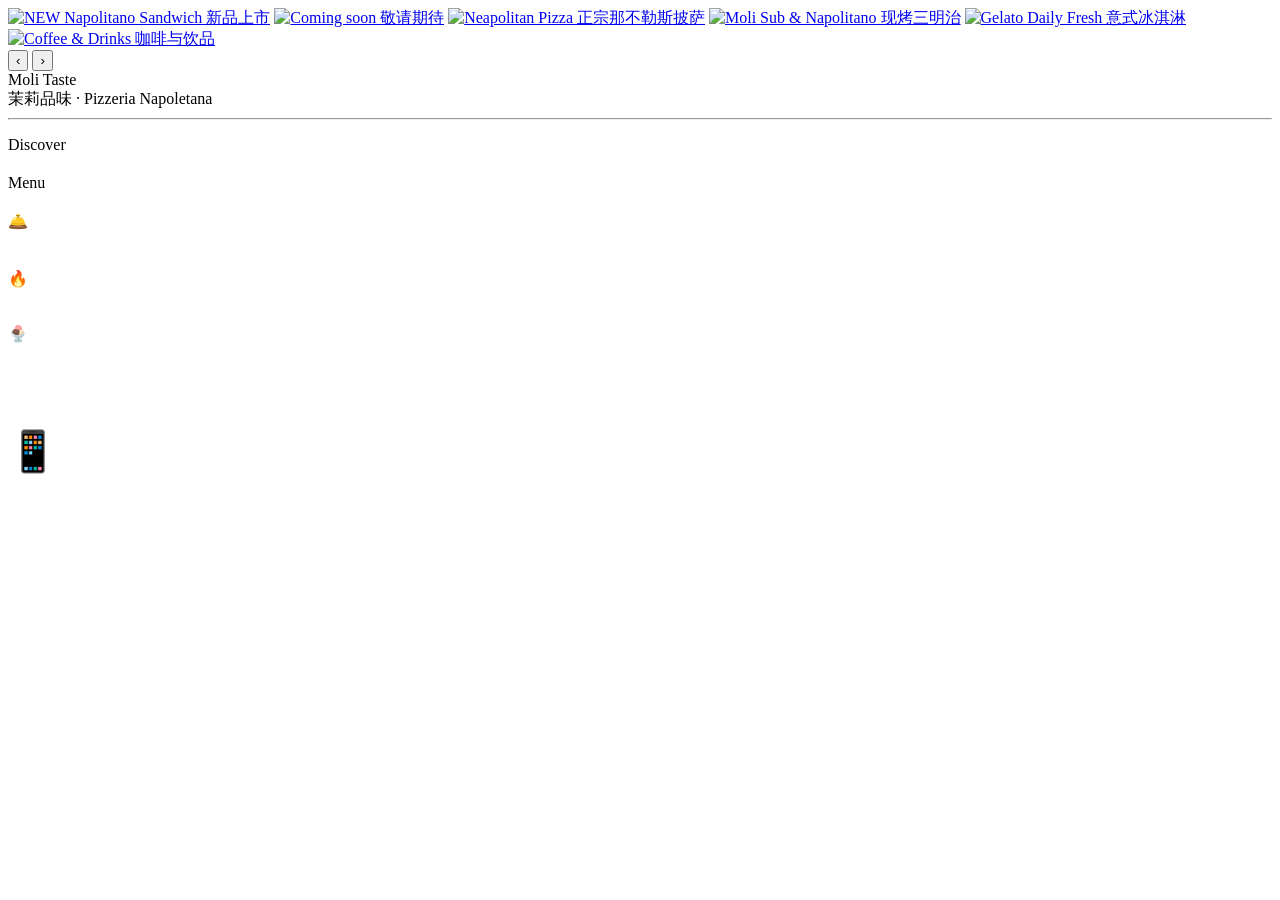
==== up/index.html @ 14b497f7 "temp: banner transfer" ====
<!DOCTYPE html>
<html lang="zh-CN">
<head>
<meta charset="utf-8">
<meta name="viewport" content="width=device-width, initial-scale=1">
<title>Moli Taste 茉莉品味 · Neapolitan Pizza, Sandwiches, Gelato & Coffee</title>
<meta name="description" content="Moli Taste 茉莉品味 — Neapolitan pizza, Moli Sub sandwiches, burgers, salads, daily fresh gelato and coffee. Dine-in, pickup and delivery. Closed on Sundays.">
<link rel="stylesheet" href="style.css">
</head>
<body>
<div id="site-header"></div>

<!-- banners -->
<div class="hero">
  <div class="slides" id="slides">
    <a href="menu.html#sandwich"><img src="img/banners/b0new.jpg" alt="NEW Napolitano Sandwich 新品上市"></a>
    <a href="#order"><img src="img/banners/b0soon.jpg" alt="Coming soon 敬请期待"></a>
    <a href="menu.html#pizza"><img src="img/banners/b1.jpg" alt="Neapolitan Pizza 正宗那不勒斯披萨"></a>
    <a href="menu.html#sandwich"><img src="img/banners/b2.jpg" alt="Moli Sub & Napolitano 现烤三明治"></a>
    <a href="menu.html#gelato"><img src="img/banners/b3.jpg" alt="Gelato Daily Fresh 意式冰淇淋"></a>
    <a href="menu.html#coffee"><img src="img/banners/b4.jpg" alt="Coffee & Drinks 咖啡与饮品"></a>
  </div>
  <button class="arrow l" id="prev" aria-label="Previous">‹</button>
  <button class="arrow r" id="next" aria-label="Next">›</button>
  <div class="dots" id="dots"></div>
</div>

<!-- intro -->
<div class="intro">
  <div class="in">
    <div class="big">Moli Taste</div>
    <div class="tag">茉莉品味 · Pizzeria Napoletana</div>
    <hr>
    <p data-zh="我们专注<b>正宗那不勒斯风味披萨</b>，同时提供现烤三明治、汉堡、新鲜沙拉、<b>每日新鲜的意式冰淇淋</b>与咖啡。欢迎<b>堂食</b>，也可<b>自取</b>或<b>配送</b>。"
       data-en="We specialise in <b>authentic Neapolitan-style pizza</b>, plus fresh-baked sandwiches, burgers, salads, <b>gelato made fresh every day</b> and coffee. Join us for <b>dine-in</b>, or order for <b>pickup</b> and <b>delivery</b>."></p>
    <div class="cta">
      <a class="btn red" href="#order" data-zh="微信点餐 · 堂食 | 自取 | 配送" data-en="ORDER ON WECHAT · DINE-IN | PICKUP | DELIVERY"></a>
      <a class="btn line" href="menu.html" data-zh="查看菜单" data-en="View Menu"></a>
    </div>
  </div>
</div>

<!-- discover -->
<section class="s" id="about">
  <div class="wrap">
    <div class="title"><div class="scr">Discover</div><h2 data-zh="新鲜风味" data-en="New Flavors"></h2><div class="div"></div></div>
    <div class="cols">
      <p data-zh="披萨诞生于那不勒斯。我们坚持那不勒斯的做法：柔软有嚼劲的饼底、高温烤出的焦斑边缘、简单而优质的配料。从经典玛格丽特到扎塔、烟熏三文鱼和鲜烤大虾，每一款都现点现烤。"
         data-en="Pizza was born in Naples, and we make ours the Neapolitan way: a soft, chewy base, a blistered, leopard-spotted crust and a few great ingredients. From the classic Margherita to Zatar, smoked salmon and shrimp, every pizza is baked to order."></p>
      <p style="margin-top:14px" data-zh="除了披萨，还有用同样面团烤制的那不勒斯三明治、茉莉潜艇三明治、汉堡和沙拉。饭后来一杯咖啡，或一球每日新鲜的开心果、芒果、巧克力意式冰淇淋。"
         data-en="Beyond pizza, try our Napolitano sandwiches baked from the same dough, Moli Subs, burgers and salads. Finish with a coffee or a scoop of gelato — pistachio, mango or chocolate — made fresh every day."></p>
    </div>
    <div class="center"><a class="btn tan" href="menu.html" data-zh="浏览完整菜单" data-en="Explore the Menu"></a></div>
  </div>
</section>

<!-- special dishes -->
<section class="s pattern">
  <div class="wrap">
    <div class="title"><div class="scr">Menu</div><h2 data-zh="招牌推荐" data-en="Special Dishes"></h2><div class="div"></div></div>
    <div class="dishes" id="specials"></div>
    <div class="center"><a class="btn tan" href="menu.html" data-zh="查看完整菜单" data-en="View Full Menu"></a></div>
  </div>
</section>

<!-- order band -->
<section class="s" id="order" style="padding-bottom:30px">
  <div class="wrap">
    <div class="band">
      <div class="ic">🛎️</div>
      <h2 data-zh="打开微信 · 搜索「茉莉品味」" data-en="Order on WeChat · “茉莉品味”"></h2>
      <p data-zh="在小程序中点餐，选择堂食、自取或配送" data-en="Open the mini program and choose dine-in, pickup or delivery"></p>
      <div class="modes"><span data-zh="堂食" data-en="DINE-IN"></span><span data-zh="自取" data-en="PICKUP"></span><span data-zh="配送" data-en="DELIVERY"></span></div>
    </div>

    <div class="feature">
      <div class="ph"><img src="img/menu/pizza-zatar.jpg" alt=""></div>
      <div class="box"><div class="inner"><div class="icn">🔥</div>
        <h3 data-zh="那不勒斯风格" data-en="Napoletana Style"></h3><div class="title" style="margin:0"><div class="div"></div></div>
        <p data-zh="高温烤制，饼边蓬松带焦斑，饼底柔软。11 种口味，从 ¥58 起。" data-en="Baked hot and fast for a puffy, blistered crust and a soft centre. 11 flavours, from ¥58."></p></div></div>
    </div>
    <div class="feature rev">
      <div class="ph"><img src="img/menu/gelato-pistachio.jpg" alt=""></div>
      <div class="box"><div class="inner"><div class="icn">🍨</div>
        <h3 data-zh="每日新鲜" data-en="Only Fresh, Every Day"></h3><div class="title" style="margin:0"><div class="div"></div></div>
        <p data-zh="意式冰淇淋每天新鲜制作：开心果、芒果、巧克力，从 ¥16 起。" data-en="Our gelato is made fresh daily — pistachio, mango and chocolate, from ¥16."></p></div></div>
    </div>
  </div>
</section>

<!-- more dishes -->
<section class="s pattern">
  <div class="wrap">
    <div class="title"><div class="scr" data-zh="更多美味" data-en="From our menu"></div><h2 data-zh="更多菜品" data-en="More Dishes"></h2><div class="div"></div></div>
    <div class="dishes" id="more"></div>
    <div class="center"><a class="btn tan" href="menu.html" data-zh="查看完整菜单" data-en="View Full Menu"></a></div>
  </div>
</section>

<!-- visit -->
<section class="s" id="visit">
  <div class="wrap">
    <div class="title"><div class="scr" data-zh="欢迎光临" data-en="Visit us"></div><h2 data-zh="营业时间" data-en="Opening Hours"></h2><div class="div"></div></div>
    <div class="find">
      <div class="hours"><div class="inner"><h3 data-zh="每周营业" data-en="Weekly hours"></h3><table id="hours"></table>
        <p style="margin-top:16px;color:var(--text)" id="addr"></p></div></div>
      <div class="qr">
        <!-- Replace this block with your mini-program QR code: <img src="img/qr.jpg" alt="QR" style="max-width:220px"> -->
        <div><div style="font-size:40px">📱</div><b data-zh="微信扫码点餐" data-en="Scan to order on WeChat"></b><br>
        <span data-zh="（在此放置小程序二维码 img/qr.jpg）" data-en="(place your mini-program QR code here: img/qr.jpg)"></span></div>
      </div>
    </div>
  </div>
</section>

<div id="site-footer"></div>
<script src="menu-data.js"></script>
<script src="app.js"></script>
<script>
MoliInit("home");
var L = MoliLang();
function find(img) { for (var i = 0; i < MENU.length; i++) for (var j = 0; j < MENU[i].items.length; j++) if (MENU[i].items[j].img === img) return [MENU[i].items[j], MENU[i]]; }
function render(id, list) {
  document.getElementById(id).innerHTML = list.map(function (img) { var f = find(img); return MoliDish(f[0], L === "en" ? f[1].en : f[1].zh); }).join("");
}
render("specials", ["pizza-zatar-cheese", "napo-grilled-beef", "gelato-pistachio"]);
render("more", ["pizza-four-cheese", "pizza-smoked-salmon", "burger-beef", "sub-grilled-chicken", "special-bechamel", "salad-salmon"]);
document.getElementById("hours").innerHTML = SITE.hours.map(function (d) {
  return '<tr class="' + (d[2] === null ? "off" : "") + '"><td>' + (L === "en" ? d[1] : d[0]) + "</td><td>" +
    (d[2] === null ? T("休息", "Closed") : (d[2] || T("营业", "Open"))) + "</td></tr>";
}).join("");
document.getElementById("addr").innerHTML = (SITE.address_zh ? "📍 " + T(SITE.address_zh, SITE.address_en || SITE.address_zh) : "") + (SITE.phone ? "<br>☎ " + SITE.phone : "");
(function () {
  var s = document.getElementById("slides"), n = s.children.length, i = 0, d = document.getElementById("dots"), timer;
  for (var k = 0; k < n; k++) { var b = document.createElement("button"); b.setAttribute("aria-label", "Slide " + (k + 1)); (function (k) { b.onclick = function () { go(k); }; })(k); d.appendChild(b); }
  function go(k) { i = (k + n) % n; s.style.transform = "translateX(" + (-100 * i) + "%)";
    for (var j = 0; j < n; j++) d.children[j].className = j === i ? "on" : "";
    clearInterval(timer); timer = setInterval(function () { go(i + 1); }, 5000); }
  document.getElementById("prev").onclick = function () { go(i - 1); };
  document.getElementById("next").onclick = function () { go(i + 1); };
  var x0 = null; s.addEventListener("touchstart", function (e) { x0 = e.touches[0].clientX; }, { passive: true });
  s.addEventListener("touchend", function (e) { if (x0 === null) return; var dx = e.changedTouches[0].clientX - x0; if (Math.abs(dx) > 40) go(i + (dx < 0 ? 1 : -1)); x0 = null; });
  go(0);
})();
</script>
</body>
</html>
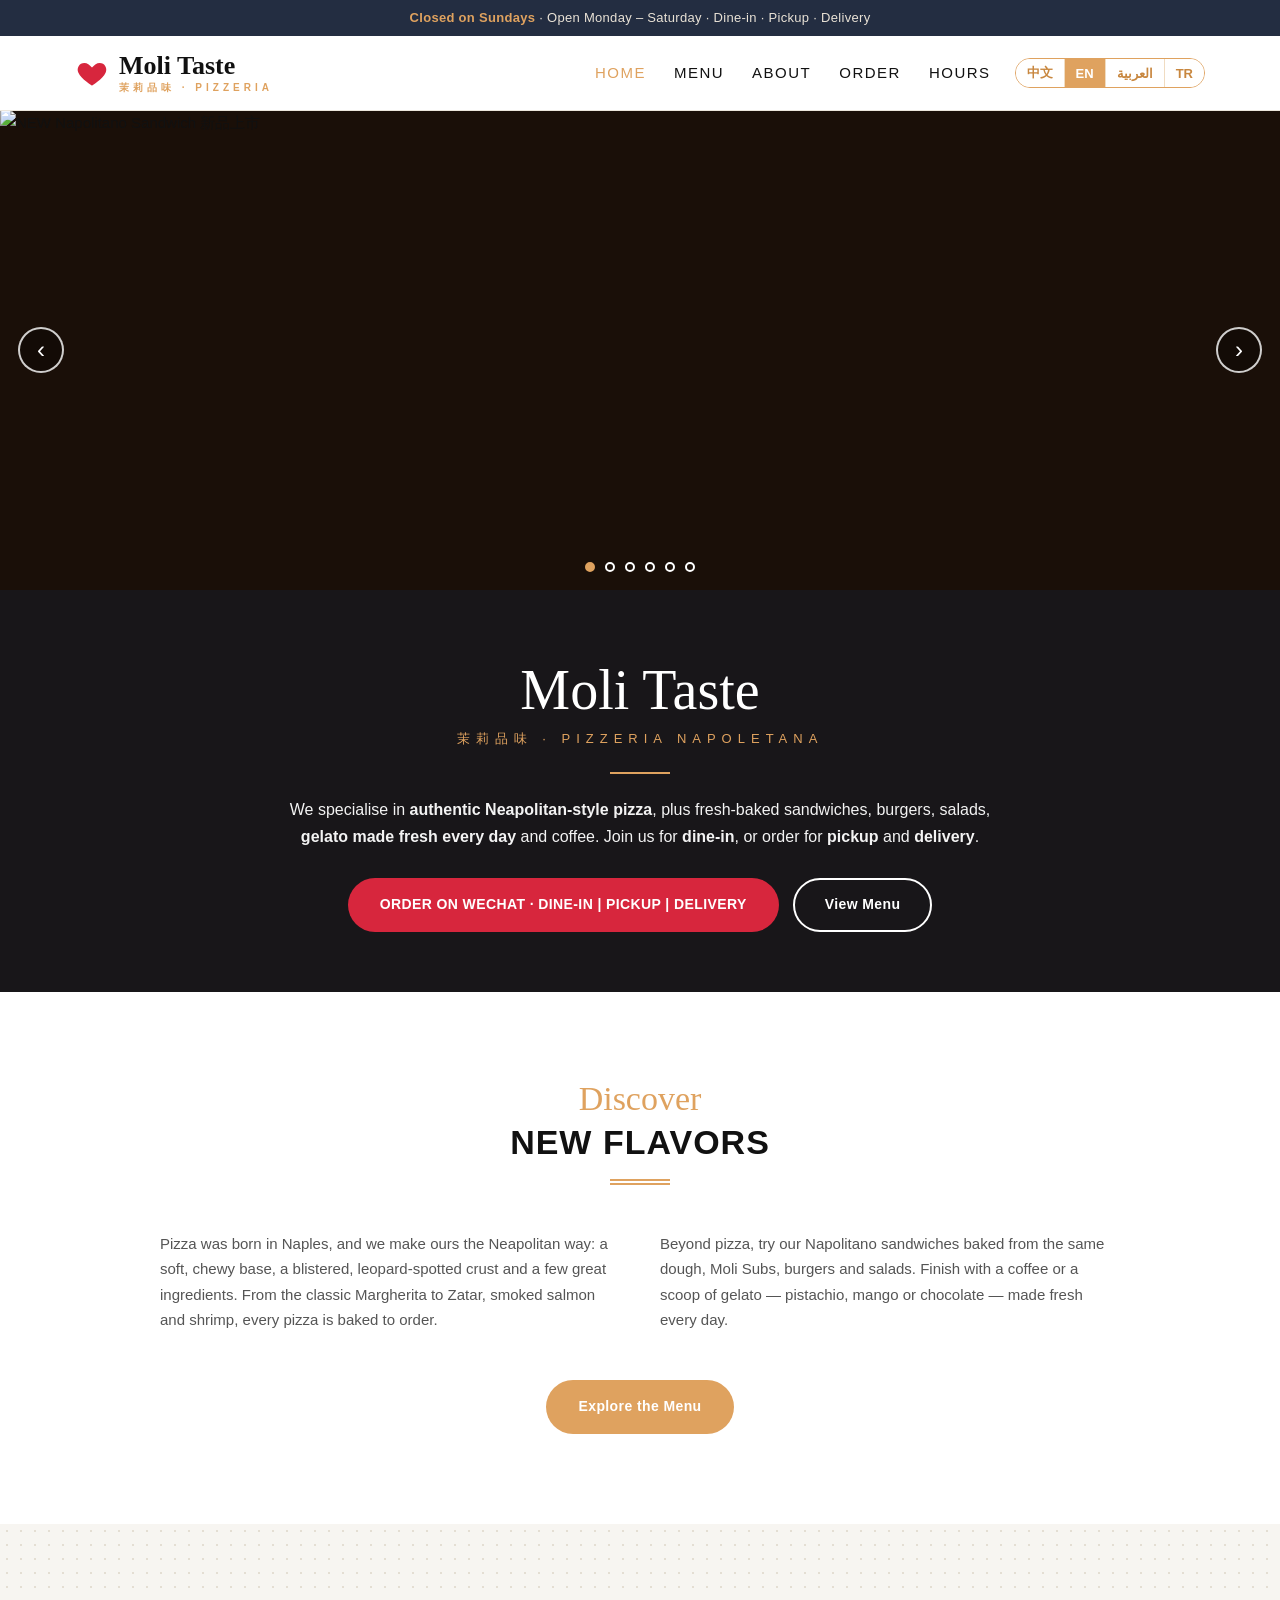
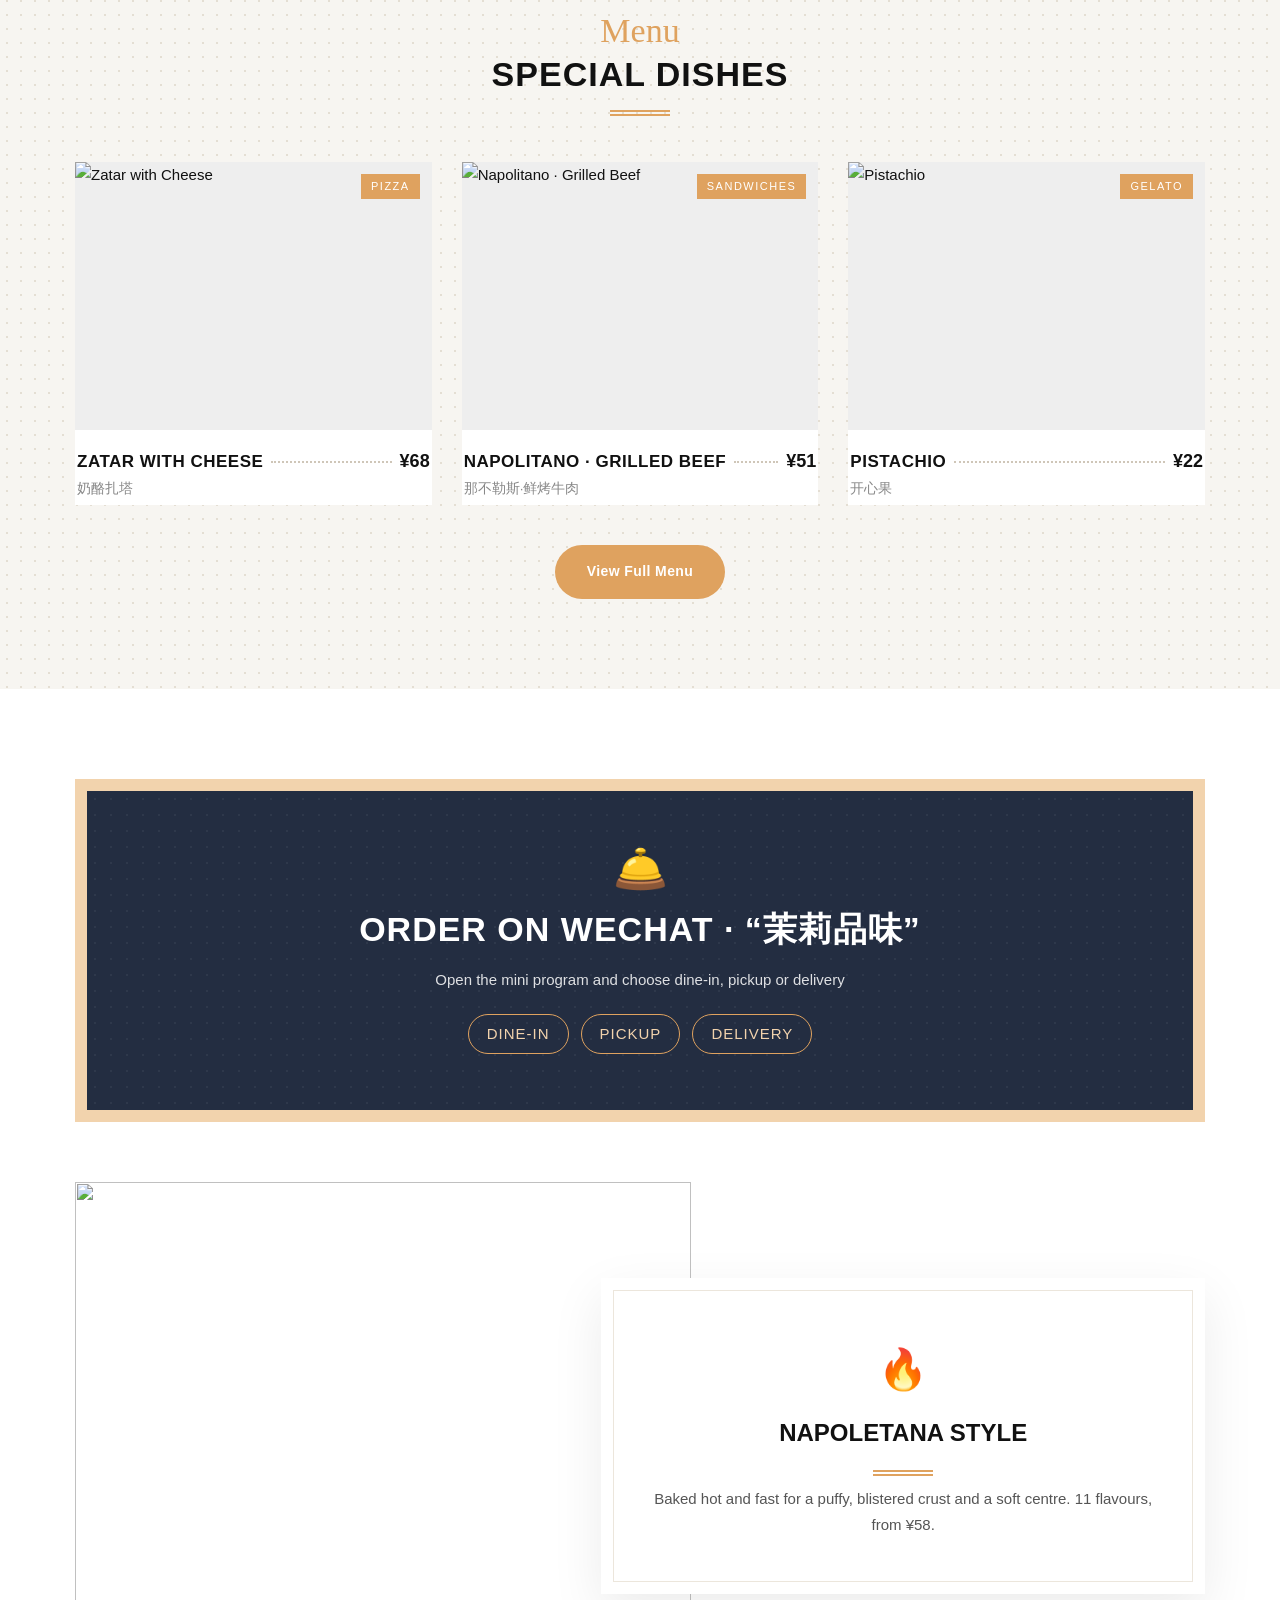
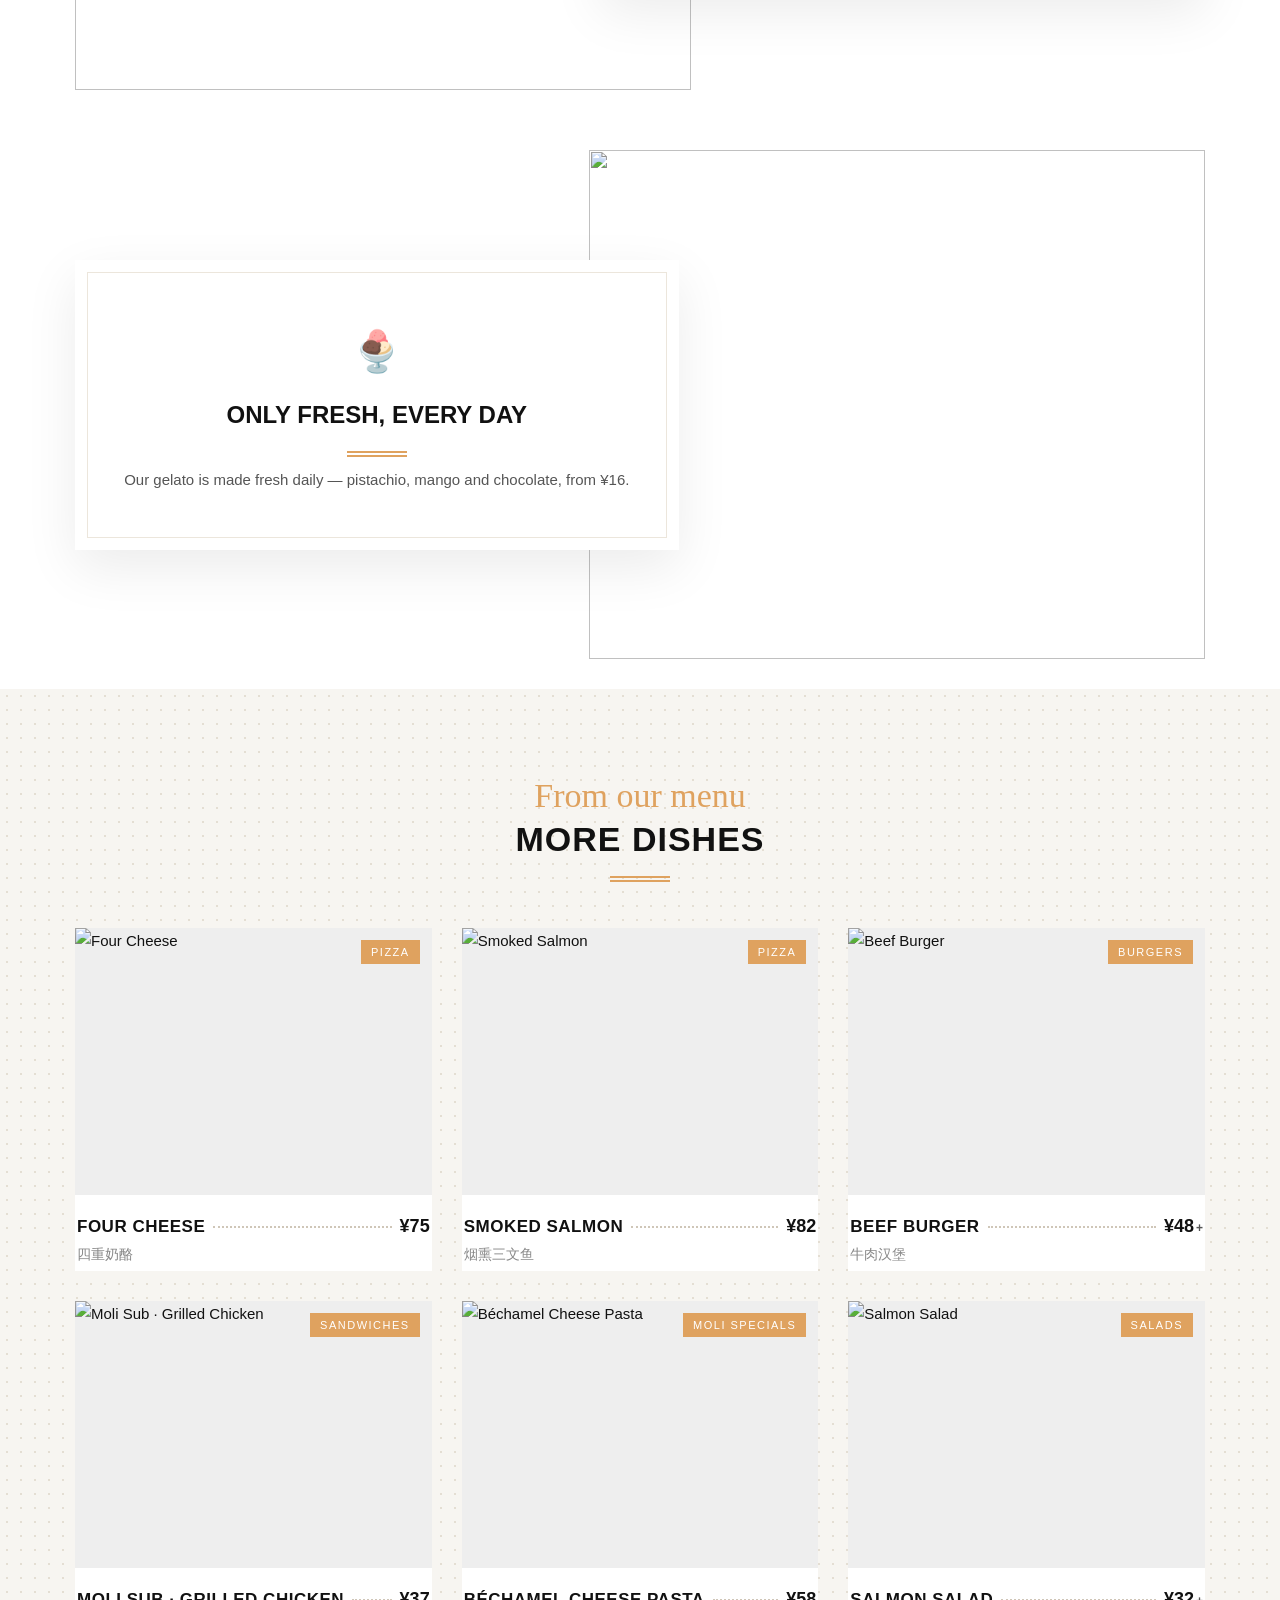
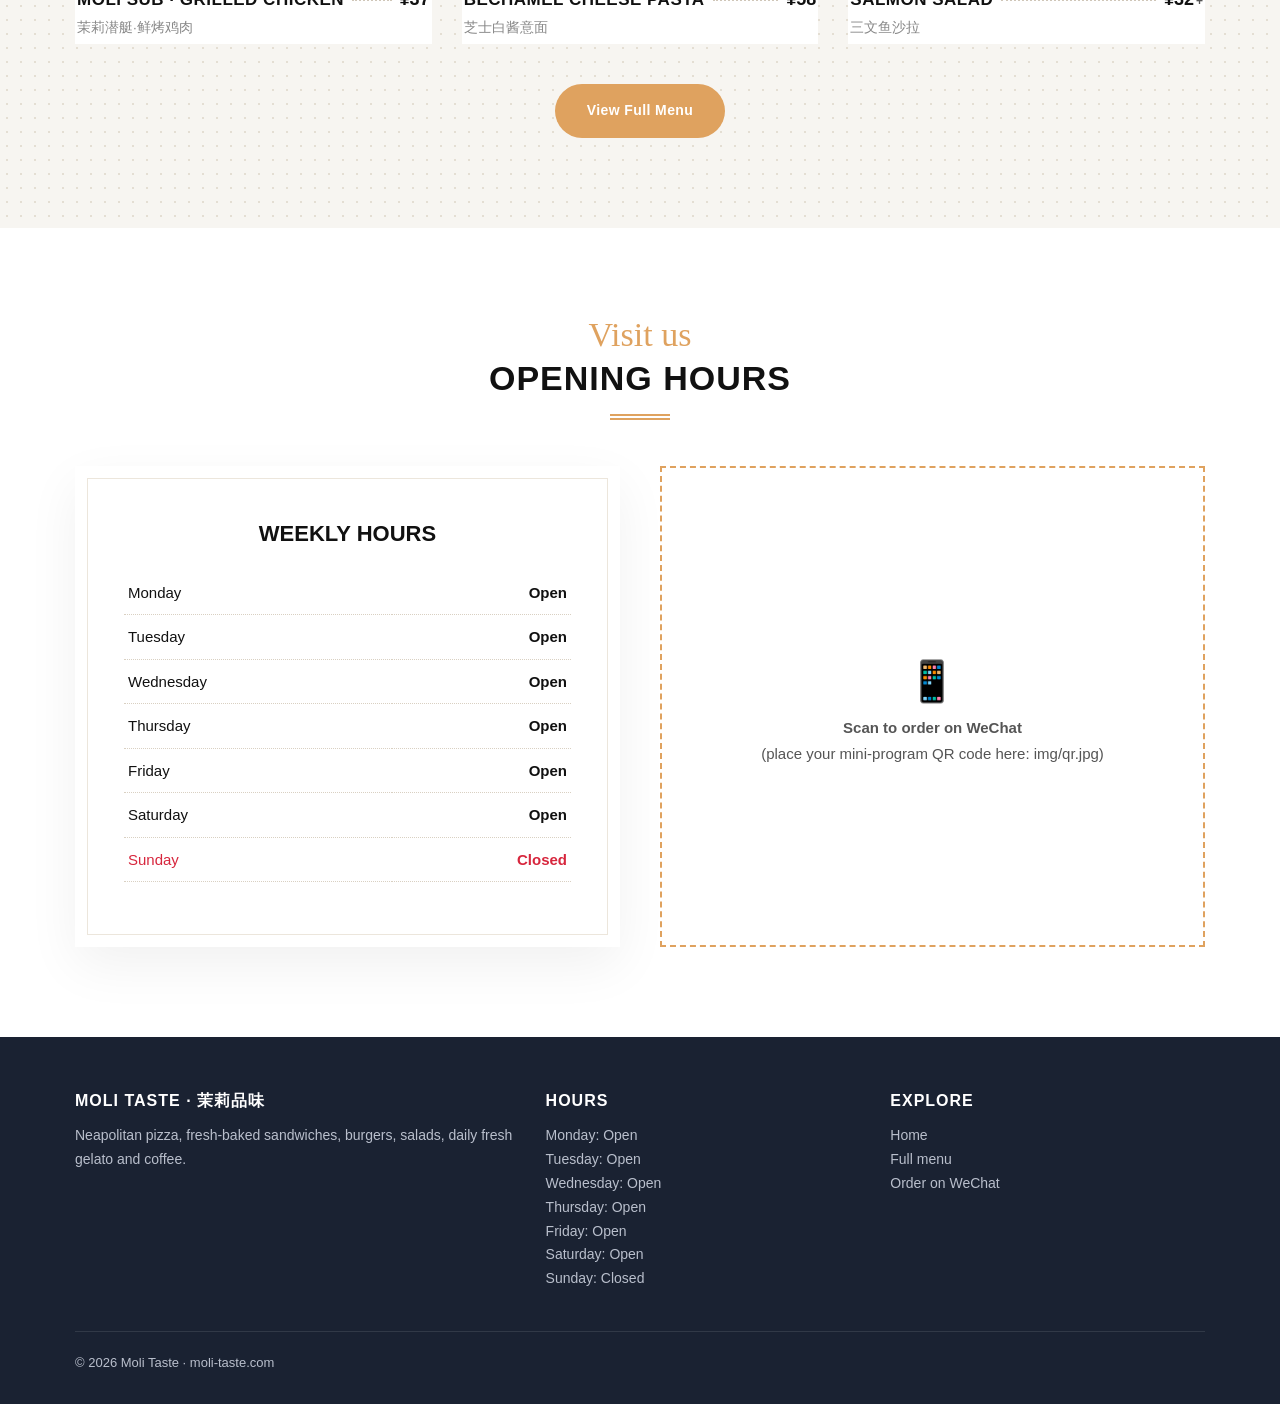
==== commit 61015028: "temp: i18n transfer" ====
--- a/up/index.html
+++ b/up/index.html
@@ -114,6 +114,7 @@
 </section>
 
 <div id="site-footer"></div>
+<script src="i18n.js"></script>
 <script src="menu-data.js"></script>
 <script src="app.js"></script>
 <script>
@@ -121,12 +122,12 @@
 var L = MoliLang();
 function find(img) { for (var i = 0; i < MENU.length; i++) for (var j = 0; j < MENU[i].items.length; j++) if (MENU[i].items[j].img === img) return [MENU[i].items[j], MENU[i]]; }
 function render(id, list) {
-  document.getElementById(id).innerHTML = list.map(function (img) { var f = find(img); return MoliDish(f[0], L === "en" ? f[1].en : f[1].zh); }).join("");
+  document.getElementById(id).innerHTML = list.map(function (img) { var f = find(img); return MoliDish(f[0], MoliName(f[1])); }).join("");
 }
 render("specials", ["pizza-zatar-cheese", "napo-grilled-beef", "gelato-pistachio"]);
 render("more", ["pizza-four-cheese", "pizza-smoked-salmon", "burger-beef", "sub-grilled-chicken", "special-bechamel", "salad-salmon"]);
 document.getElementById("hours").innerHTML = SITE.hours.map(function (d) {
-  return '<tr class="' + (d[2] === null ? "off" : "") + '"><td>' + (L === "en" ? d[1] : d[0]) + "</td><td>" +
+  return '<tr class="' + (d[2] === null ? "off" : "") + '"><td>' + T(d[0], d[1]) + "</td><td>" +
     (d[2] === null ? T("休息", "Closed") : (d[2] || T("营业", "Open"))) + "</td></tr>";
 }).join("");
 document.getElementById("addr").innerHTML = (SITE.address_zh ? "📍 " + T(SITE.address_zh, SITE.address_en || SITE.address_zh) : "") + (SITE.phone ? "<br>☎ " + SITE.phone : "");
--- a/up/style.css
+++ b/up/style.css
@@ -0,0 +1,164 @@
+/* Moli Taste — styled after a classic Neapolitan-restaurant layout:
+   white + soft pattern, tan accent, script eyebrows, condensed uppercase headings, navy bands. */
+:root{
+  --tan:#dfa25f; --tan-d:#c8873f; --red:#d7263d; --red-d:#b51c31; --navy:#232d41; --navy-d:#1a2232;
+  --ink:#111; --text:#555; --line:#ece6dc; --pattern:#f7f5f1;
+  --cond:"Oswald","DIN Condensed","Bahnschrift","Arial Narrow","Roboto Condensed","Segoe UI","Geeza Pro","Noto Sans Arabic",Tahoma,"PingFang SC","Microsoft YaHei",sans-serif;
+  --script:"Segoe Script","Snell Roundhand","Brush Script MT","Bradley Hand","Kaiti SC","STKaiti","KaiTi",cursive;
+  --sans:"Karla","Helvetica Neue",Arial,"Segoe UI","Geeza Pro","Noto Sans Arabic","Noto Naskh Arabic",Tahoma,"PingFang SC","Hiragino Sans GB","Microsoft YaHei","Noto Sans CJK SC",sans-serif;
+}
+*{box-sizing:border-box;margin:0;padding:0}
+html{scroll-behavior:smooth}
+body{font-family:var(--sans);color:var(--ink);background:#fff;line-height:1.7;font-size:15px;-webkit-font-smoothing:antialiased}
+img{display:block;max-width:100%}
+a{color:inherit;text-decoration:none}
+.wrap{max-width:1170px;margin:0 auto;padding:0 20px}
+
+/* ---------- header ---------- */
+header{position:sticky;top:0;z-index:50;background:#fff;box-shadow:0 1px 0 var(--line)}
+.nav{display:flex;align-items:center;gap:18px;height:74px}
+.logo{display:flex;align-items:center;gap:10px}
+.logo svg{width:34px;height:34px}
+.logo .lt{font-family:var(--script);font-size:26px;font-weight:700;color:var(--ink);line-height:1}
+.logo .lt small{display:block;font-family:var(--cond);font-size:10px;letter-spacing:4px;color:var(--tan);margin-top:4px;text-transform:uppercase}
+.links{display:flex;gap:4px;margin-inline-start:auto;align-items:center}
+.links a{font-family:var(--cond);text-transform:uppercase;letter-spacing:1.5px;font-size:15px;padding:8px 12px;color:var(--ink)}
+.links a:hover,.links a.on{color:var(--tan)}
+.langs{display:inline-flex;border:1.5px solid var(--tan);border-radius:999px;overflow:hidden;margin-inline-start:8px}
+.lang{font-family:var(--sans);border:none;background:#fff;color:var(--tan-d);padding:5px 11px;cursor:pointer;font-size:13px;font-weight:600}
+.lang+.lang{border-inline-start:1px solid #f0dcc2}
+.lang.on{background:var(--tan);color:#fff}
+.burger{display:none;margin-inline-start:auto;background:none;border:none;font-size:26px;cursor:pointer}
+.notice{background:var(--navy);color:#e9e2d6;font-size:13px;text-align:center;padding:7px 14px;letter-spacing:.3px}
+.notice b{color:var(--tan)}
+
+/* ---------- buttons ---------- */
+.btn{display:inline-flex;align-items:center;justify-content:center;gap:8px;padding:13px 30px;border-radius:999px;font-weight:600;font-size:14px;letter-spacing:.4px;border:2px solid transparent;cursor:pointer;transition:.25s}
+.btn.tan{background:var(--tan);color:#fff}.btn.tan:hover{background:var(--tan-d)}
+.btn.red{background:var(--red);color:#fff}.btn.red:hover{background:var(--red-d)}
+.btn.line{border-color:#fff;color:#fff}.btn.line:hover{background:#fff;color:var(--ink)}
+
+/* ---------- hero (banner slider with centred logo block) ---------- */
+.hero{position:relative;overflow:hidden;background:#1a0f08;margin:0 auto;direction:ltr}
+.slides{display:flex;transition:transform .8s ease}
+.slides>a{flex:0 0 100%;min-width:100%}
+.slides img{width:100%;aspect-ratio:1920/720;object-fit:cover}
+.dots{position:absolute;bottom:18px;left:0;right:0;display:flex;justify-content:center;gap:10px;z-index:3}
+.dots button{width:10px;height:10px;border-radius:50%;border:2px solid #fff;background:transparent;cursor:pointer;padding:0}
+.dots button.on{background:var(--tan);border-color:var(--tan)}
+.arrow{position:absolute;top:50%;transform:translateY(-50%);width:46px;height:46px;border-radius:50%;border:2px solid rgba(255,255,255,.8);background:rgba(0,0,0,.25);color:#fff;font-size:24px;cursor:pointer;z-index:3}
+.arrow.l{left:18px}.arrow.r{right:18px}
+
+.intro{position:relative;background:var(--navy) url("img/menu/pizza-zatar-cheese.jpg") center/cover;color:#fff;text-align:center}
+.intro::before{content:"";position:absolute;inset:0;background:rgba(20,14,10,.72)}
+.intro .in{position:relative;max-width:760px;margin:0 auto;padding:70px 20px 60px}
+.intro .big{font-family:var(--script);font-size:56px;line-height:1.1}
+.intro .tag{font-family:var(--cond);letter-spacing:6px;color:var(--tan);font-size:13px;text-transform:uppercase;margin-top:6px}
+.intro hr{width:60px;border:none;border-top:2px solid var(--tan);margin:22px auto}
+.intro p{font-size:16px;opacity:.95}
+.intro p b{color:#fff}
+.intro .cta{display:flex;gap:14px;justify-content:center;flex-wrap:wrap;margin-top:28px}
+.intro .meta{display:flex;justify-content:space-between;align-items:center;margin-top:40px;font-size:14px;flex-wrap:wrap;gap:10px}
+
+/* ---------- section titles ---------- */
+section.s{padding:90px 0}
+section.pattern{background-color:var(--pattern);background-image:radial-gradient(#e4ded3 1px,transparent 1px);background-size:14px 14px}
+.title{text-align:center;margin-bottom:46px}
+.title .scr{font-family:var(--script);color:var(--tan);font-size:34px;line-height:1}
+.title h2{font-family:var(--cond);text-transform:uppercase;font-size:34px;font-weight:700;letter-spacing:1px;line-height:1.2;margin-top:6px}
+.title .div{width:60px;height:6px;margin:16px auto 0;border-top:2px solid var(--tan);border-bottom:2px solid var(--tan)}
+.title p{color:var(--text);max-width:620px;margin:16px auto 0}
+.cols{columns:2;column-gap:40px;color:var(--text);max-width:960px;margin:0 auto}
+.center{text-align:center;margin-top:40px}
+
+/* ---------- dish cards ---------- */
+.dishes{display:grid;grid-template-columns:repeat(3,1fr);gap:30px}
+.dish{background:#fff}
+.dish .im{position:relative;overflow:hidden;aspect-ratio:4/3;background:#eee}
+.dish .im img{width:100%;height:100%;object-fit:cover;transition:transform .6s}
+.dish:hover .im img{transform:scale(1.07)}
+.dish .cat{position:absolute;top:12px;inset-inline-end:12px;background:var(--tan);color:#fff;font-family:var(--cond);font-size:11px;letter-spacing:1.5px;text-transform:uppercase;padding:3px 10px}
+.dish .bd{padding:16px 2px 4px}
+.dish .row{display:flex;align-items:baseline;gap:8px}
+.dish .nm{font-family:var(--cond);font-weight:700;text-transform:uppercase;font-size:17px;letter-spacing:.5px;line-height:1.3}
+.dish .dots{flex:1;border-bottom:2px dotted #cfc6b8;transform:translateY(-4px);position:static;display:block}
+.dish .pr{font-family:var(--cond);font-size:18px;font-weight:700;white-space:nowrap}
+.dish .pr small{font-size:12px;color:var(--text);margin-left:2px}
+.dish .sub{color:#888;font-size:13.5px;margin-top:2px}
+
+/* ---------- navy band (order) ---------- */
+.band{border:12px solid #f2d3ad;background:var(--navy) radial-gradient(rgba(255,255,255,.05) 1px,transparent 1px) 0 0/16px 16px;color:#fff;text-align:center;padding:56px 24px}
+.band .ic{font-size:44px;line-height:1}
+.band h2{font-family:var(--cond);text-transform:uppercase;font-size:34px;letter-spacing:1px;margin-top:10px}
+.band p{opacity:.85;margin-top:8px}
+.band .modes{display:flex;justify-content:center;gap:12px;margin-top:22px;flex-wrap:wrap}
+.band .modes span{border:1.5px solid var(--tan);color:#f2d3ad;border-radius:999px;padding:6px 18px;font-family:var(--cond);letter-spacing:1px}
+
+/* ---------- feature blocks ---------- */
+.feature{display:grid;grid-template-columns:1.2fr 1fr;align-items:center;margin-top:60px}
+.feature .ph{aspect-ratio:4/3.3;overflow:hidden}
+.feature .ph img{width:100%;height:100%;object-fit:cover;object-position:50% 80%}
+.feature .box{background:#fff;margin-inline-start:-90px;padding:12px;box-shadow:0 18px 50px rgba(0,0,0,.08);position:relative}
+.feature .box .inner{border:1px solid var(--line);padding:44px 34px;text-align:center}
+.feature .box .icn{font-size:40px}
+.feature .box h3{font-family:var(--cond);text-transform:uppercase;font-size:24px;margin-top:10px}
+.feature .box p{color:var(--text);margin-top:10px}
+.feature.rev{grid-template-columns:1fr 1.2fr}
+.feature.rev .ph{order:2}
+.feature.rev .box{margin-inline-start:0;margin-inline-end:-90px;z-index:2}
+
+/* ---------- hours / find us ---------- */
+.find{display:grid;grid-template-columns:1fr 1fr;gap:40px;align-items:stretch}
+.hours{background:#fff;padding:12px;box-shadow:0 18px 50px rgba(0,0,0,.06)}
+.hours .inner{border:1px solid var(--line);padding:36px;text-align:center;height:100%}
+.hours h3{font-family:var(--cond);text-transform:uppercase;font-size:22px}
+.hours table{width:100%;margin-top:18px;border-collapse:collapse}
+.hours td{padding:9px 4px;border-bottom:1px dotted #d9d0c2;text-align:start}
+.hours td:last-child{text-align:end;font-weight:600}
+.hours tr.off td{color:var(--red)}
+.qr{border:2px dashed var(--tan);display:grid;place-items:center;text-align:center;color:var(--text);padding:30px;min-height:240px}
+
+/* ---------- menu page ---------- */
+.mhero{position:relative;color:#fff;text-align:center}
+.mhero img{width:100%;aspect-ratio:1920/520;object-fit:cover}
+.tabs{position:sticky;top:74px;z-index:40;background:#fff;border-bottom:1px solid var(--line);padding:12px 0}
+.tabs .wrap{display:flex;flex-wrap:wrap;gap:6px;justify-content:center}
+.tabs a{font-family:var(--cond);text-transform:uppercase;letter-spacing:1px;font-size:14px;padding:6px 14px;border-radius:999px;border:1.5px solid var(--line)}
+.tabs a.on{background:var(--tan);border-color:var(--tan);color:#fff}
+.mcat{padding:70px 0 10px;scroll-margin-top:150px}
+
+footer{background:var(--navy-d);color:#b9bfcc;padding:50px 0 30px;font-size:14px}
+footer .wrap{display:grid;grid-template-columns:1.4fr 1fr 1fr;gap:30px}
+footer h4{font-family:var(--cond);text-transform:uppercase;color:#fff;letter-spacing:1px;font-size:16px;margin-bottom:10px}
+footer .copy{grid-column:1/-1;border-top:1px solid rgba(255,255,255,.1);padding-top:20px;margin-top:10px;font-size:13px}
+footer a:hover{color:var(--tan)}
+
+@media (max-width:900px){
+  .dishes{grid-template-columns:1fr 1fr;gap:20px}
+  .feature,.feature.rev{grid-template-columns:1fr}
+  .feature .box,.feature.rev .box{margin:-60px 20px 0}
+  .langs{margin:8px 0 0}
+  .feature.rev .ph{order:0}
+  .find{grid-template-columns:1fr}
+  footer .wrap{grid-template-columns:1fr}
+  .links{display:none;position:absolute;top:74px;left:0;right:0;background:#fff;flex-direction:column;padding:10px 0 16px;box-shadow:0 10px 20px rgba(0,0,0,.08)}
+  .links.open{display:flex}
+  .burger{display:block}
+  .cols{columns:1}
+}
+@media (max-width:560px){
+  .dishes{grid-template-columns:1fr 1fr;gap:14px}
+  .dish .nm{font-size:14px}.dish .pr{font-size:15px}.dish .sub{font-size:12px}
+  .dish .dots{display:none}
+  .dish .row{flex-direction:column;gap:0}
+  section.s{padding:60px 0}
+  .title h2{font-size:26px}.title .scr{font-size:28px}
+  .intro .big{font-size:42px}
+  .arrow{display:none}
+  .band h2{font-size:26px}
+}
+
+/* Arabic: no letter-spacing (it breaks joined letters), slightly larger text */
+[dir=rtl] body{font-size:16px}
+[dir=rtl] .title h2,[dir=rtl] .links a,[dir=rtl] .dish .nm,[dir=rtl] .band h2,[dir=rtl] .tabs a,[dir=rtl] .band .modes span,[dir=rtl] .dish .cat,[dir=rtl] .feature .box h3,[dir=rtl] .hours h3,[dir=rtl] footer h4,[dir=rtl] .btn{letter-spacing:0}
+[dir=rtl] .cols{text-align:right}
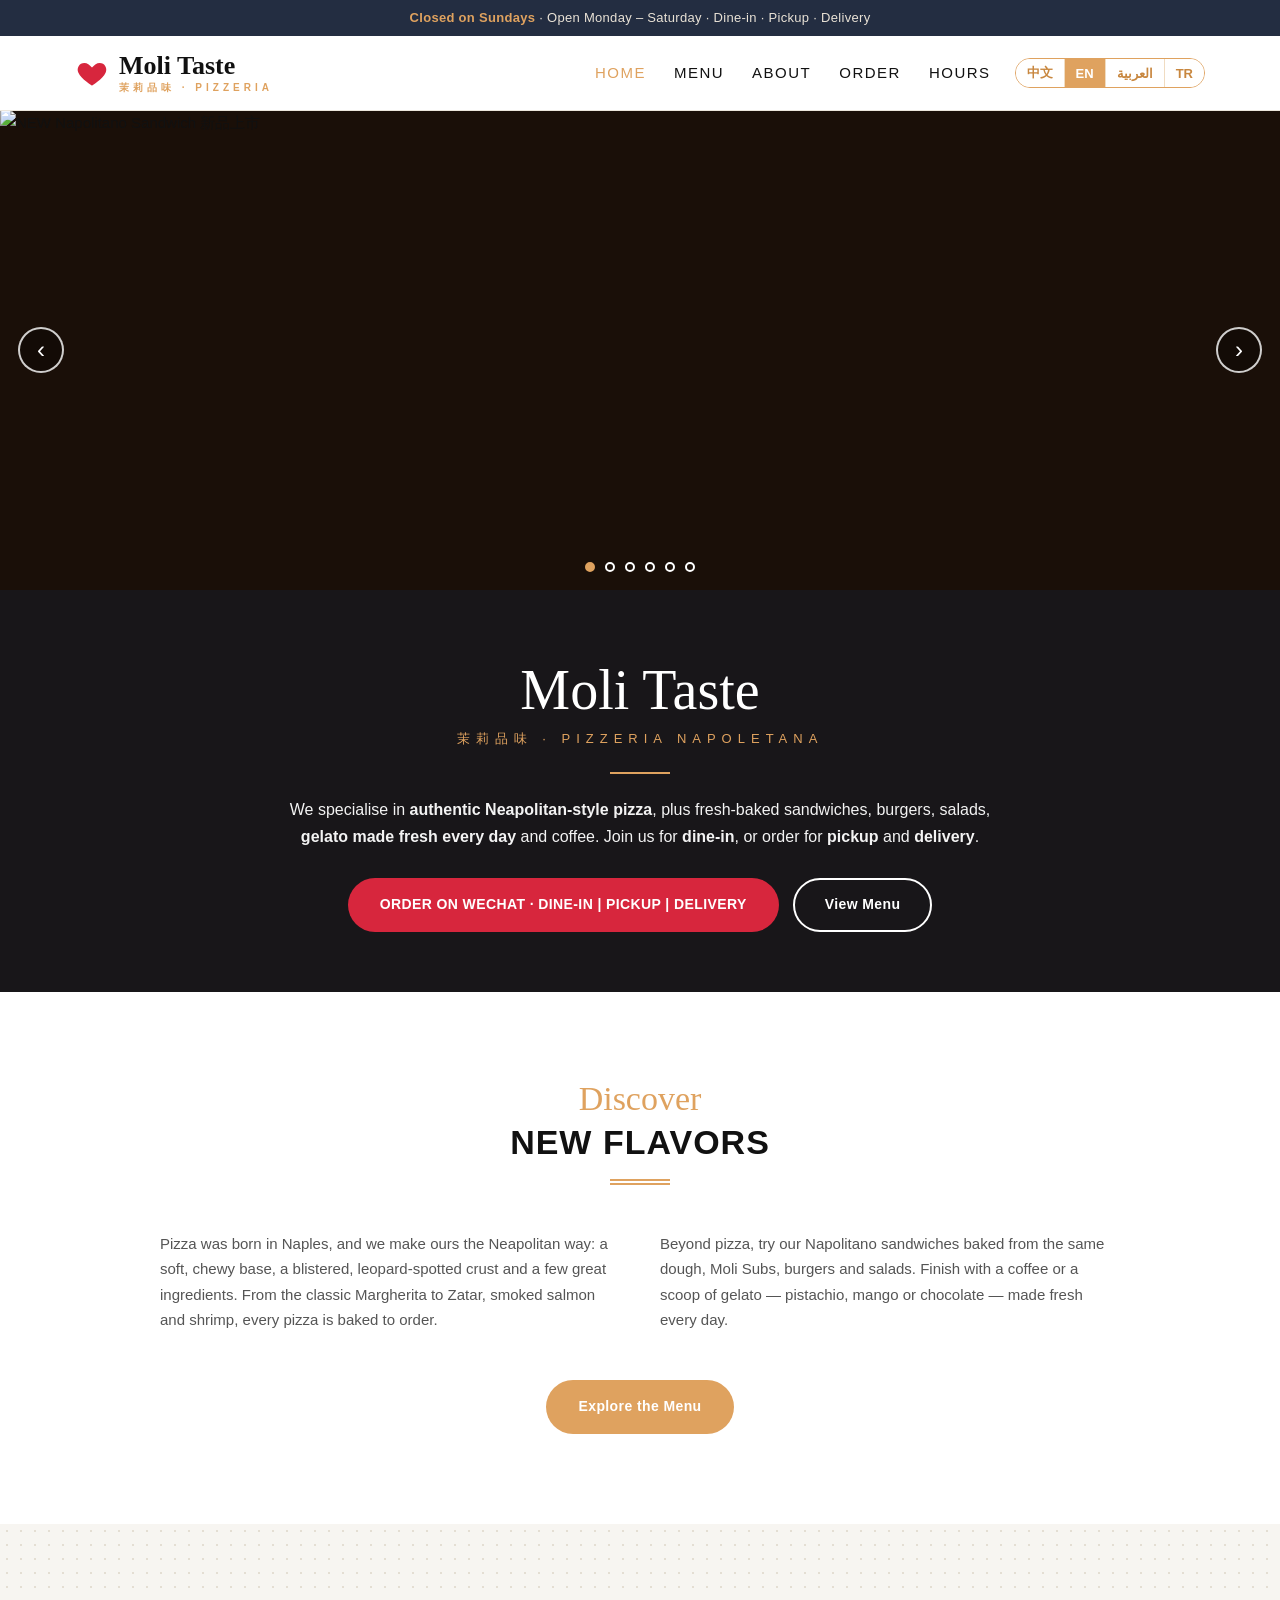
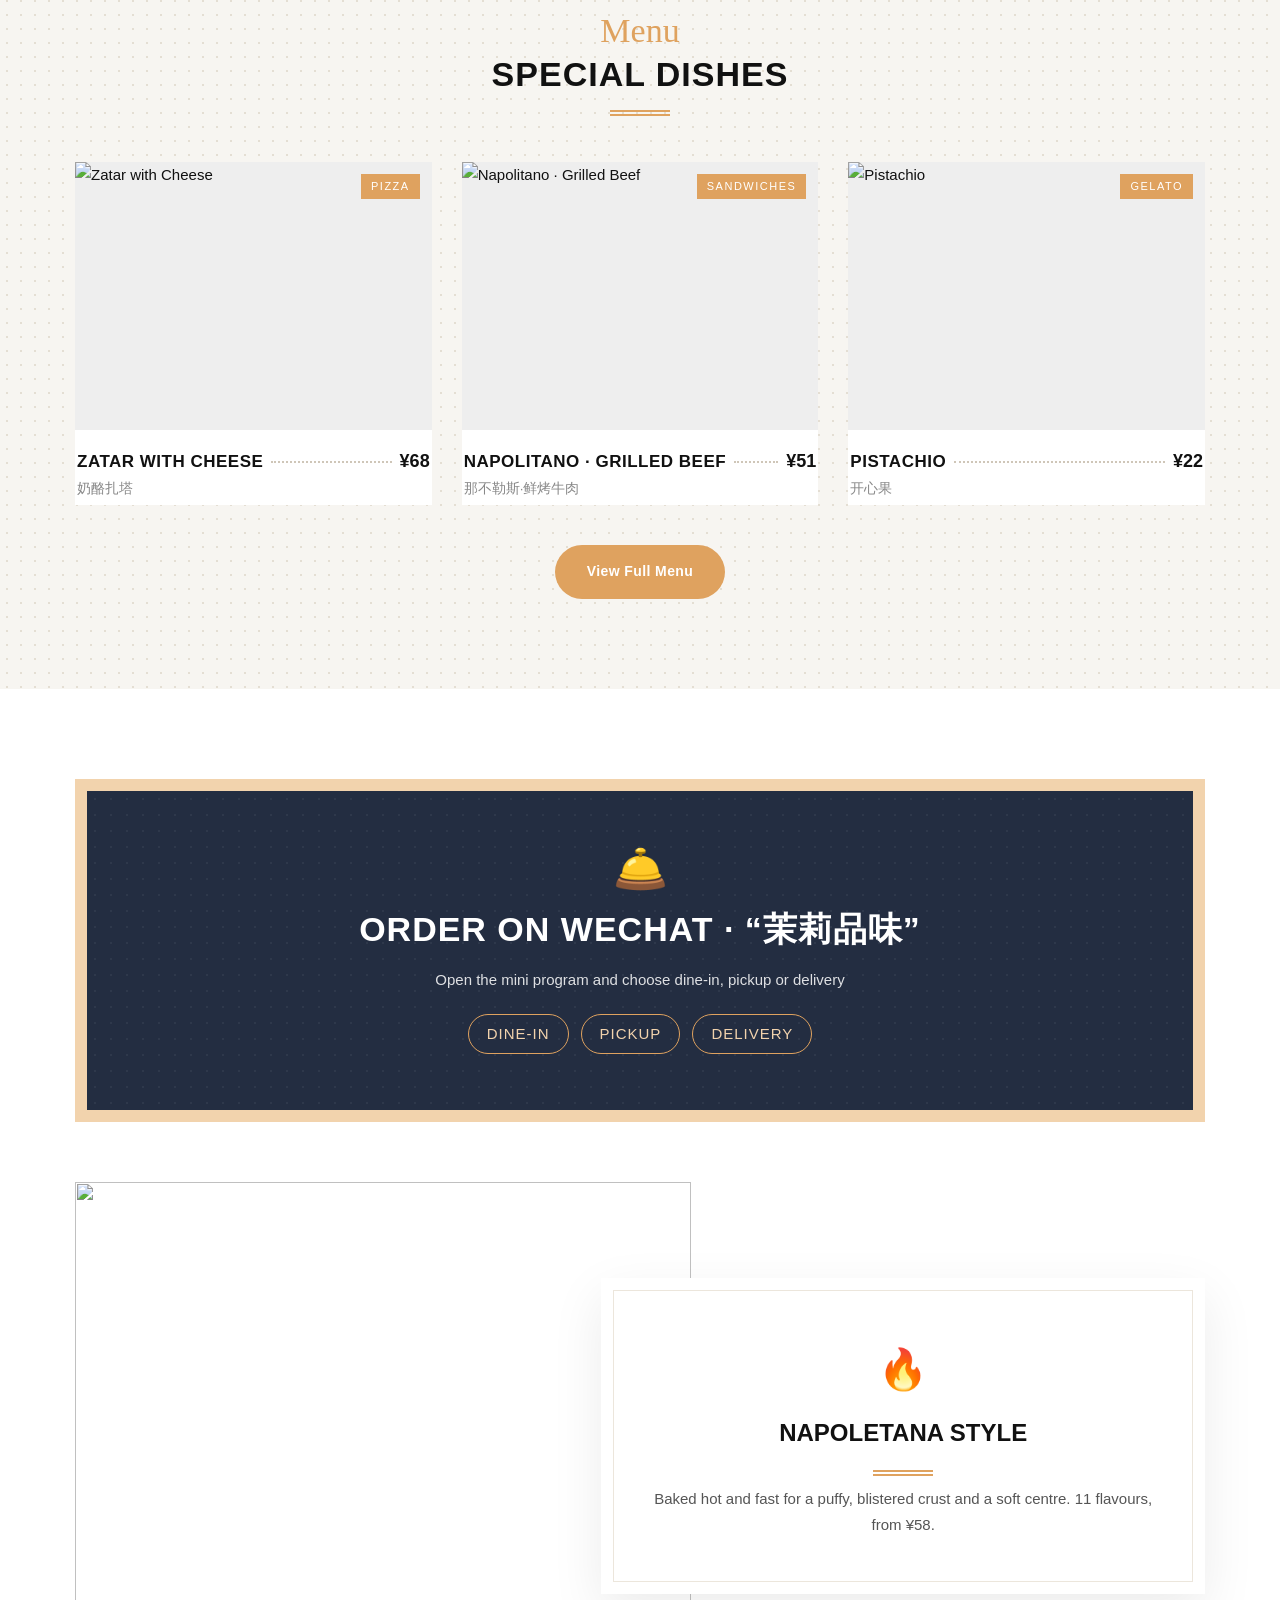
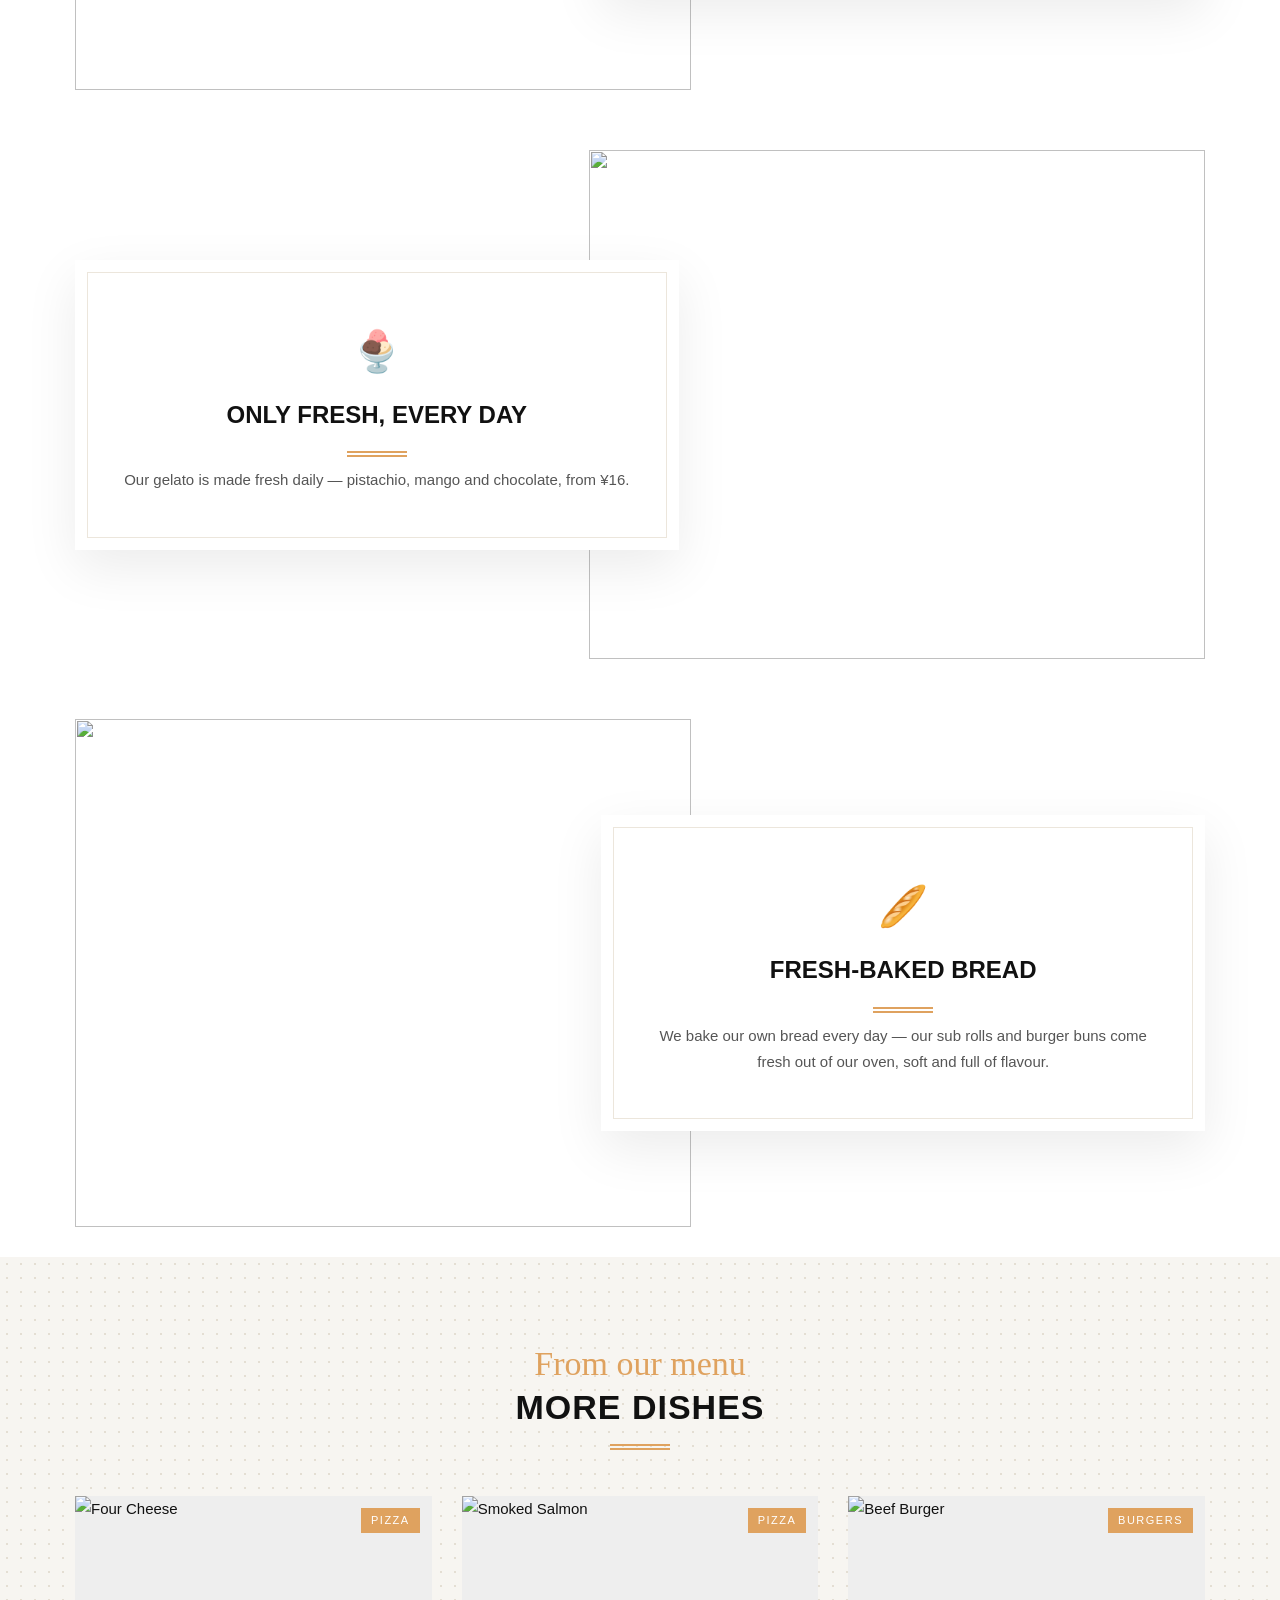
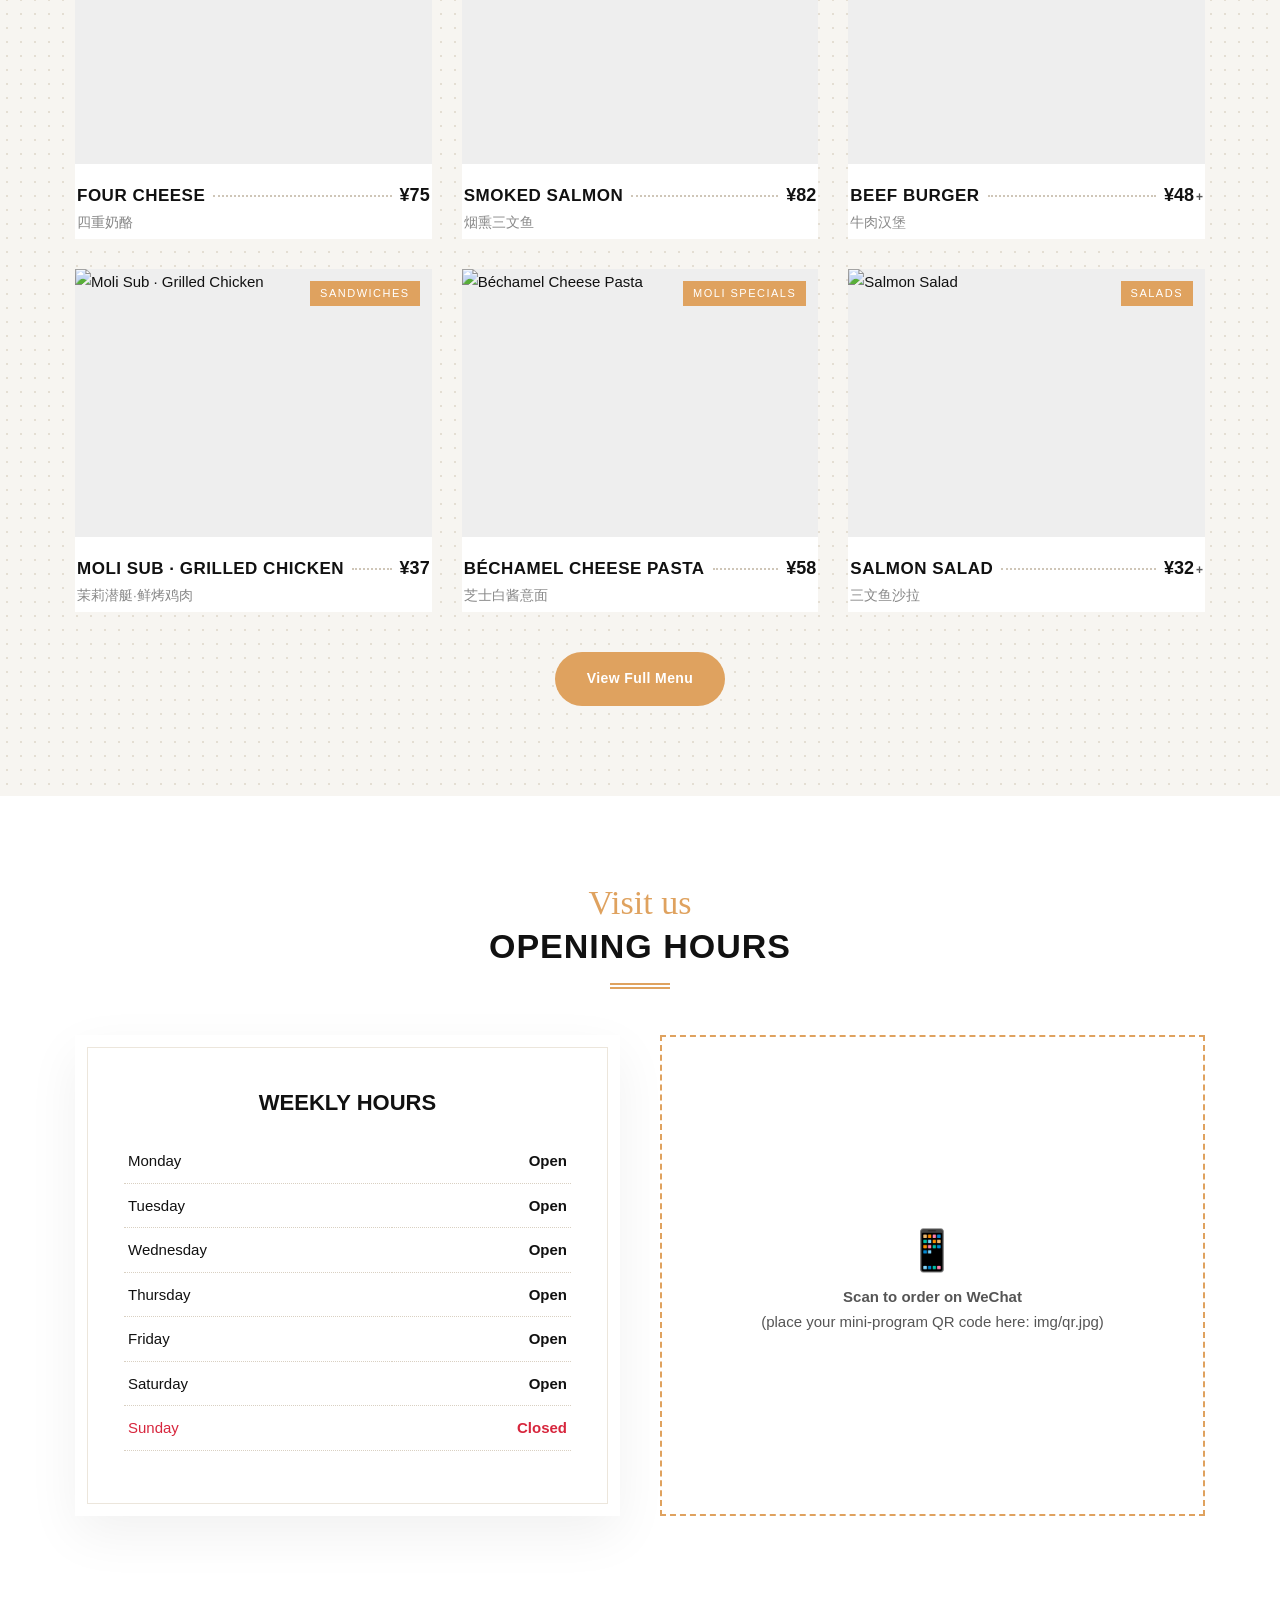
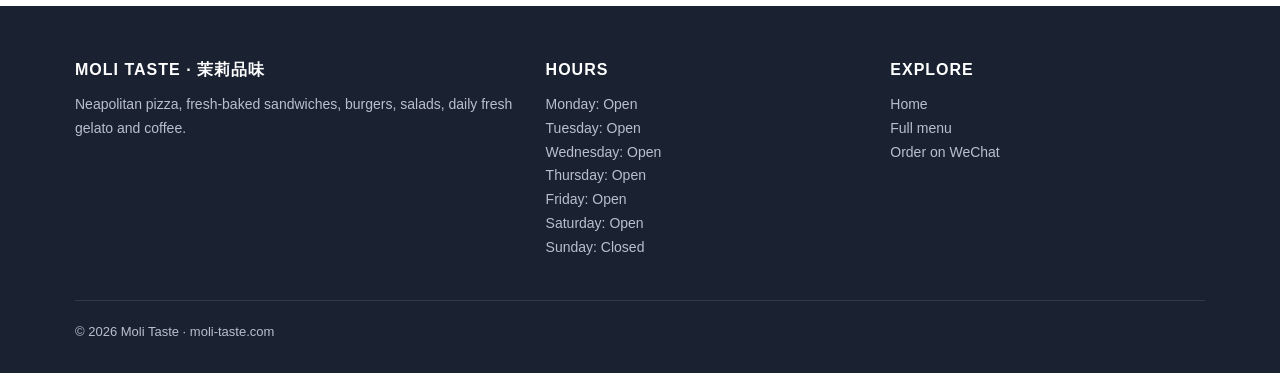
==== commit 1735b249: "temp: bread transfer" ====
--- a/up/index.html
+++ b/up/index.html
@@ -5,7 +5,9 @@
 <meta name="viewport" content="width=device-width, initial-scale=1">
 <title>Moli Taste 茉莉品味 · Neapolitan Pizza, Sandwiches, Gelato & Coffee</title>
 <meta name="description" content="Moli Taste 茉莉品味 — Neapolitan pizza, Moli Sub sandwiches, burgers, salads, daily fresh gelato and coffee. Dine-in, pickup and delivery. Closed on Sundays.">
+<link rel="preload" as="image" href="img/banners/b0new.webp" imagesrcset="img/banners/b0new-m.webp 900w, img/banners/b0new.webp 1600w" imagesizes="100vw">
 <link rel="stylesheet" href="style.css">
+<script src="site.js" defer></script>
 </head>
 <body>
 <div id="site-header"></div>
@@ -13,12 +15,12 @@
 <!-- banners -->
 <div class="hero">
   <div class="slides" id="slides">
-    <a href="menu.html#sandwich"><img src="img/banners/b0new.jpg" alt="NEW Napolitano Sandwich 新品上市"></a>
-    <a href="#order"><img src="img/banners/b0soon.jpg" alt="Coming soon 敬请期待"></a>
-    <a href="menu.html#pizza"><img src="img/banners/b1.jpg" alt="Neapolitan Pizza 正宗那不勒斯披萨"></a>
-    <a href="menu.html#sandwich"><img src="img/banners/b2.jpg" alt="Moli Sub & Napolitano 现烤三明治"></a>
-    <a href="menu.html#gelato"><img src="img/banners/b3.jpg" alt="Gelato Daily Fresh 意式冰淇淋"></a>
-    <a href="menu.html#coffee"><img src="img/banners/b4.jpg" alt="Coffee & Drinks 咖啡与饮品"></a>
+    <a href="menu.html#sandwich"><img src="img/banners/b0new.webp" srcset="img/banners/b0new-m.webp 900w, img/banners/b0new.webp 1600w" sizes="100vw" alt="NEW Napolitano Sandwich 新品上市" fetchpriority="high"></a>
+    <a href="#order"><img data-srcset="img/banners/b0soon-m.webp 900w, img/banners/b0soon.webp 1600w" sizes="100vw" alt="Coming soon 敬请期待"></a>
+    <a href="menu.html#pizza"><img data-srcset="img/banners/b1-m.webp 900w, img/banners/b1.webp 1600w" sizes="100vw" alt="Neapolitan Pizza 正宗那不勒斯披萨"></a>
+    <a href="menu.html#sandwich"><img data-srcset="img/banners/b2-m.webp 900w, img/banners/b2.webp 1600w" sizes="100vw" alt="Moli Sub & Napolitano 现烤三明治"></a>
+    <a href="menu.html#gelato"><img data-srcset="img/banners/b3-m.webp 900w, img/banners/b3.webp 1600w" sizes="100vw" alt="Gelato Daily Fresh 意式冰淇淋"></a>
+    <a href="menu.html#coffee"><img data-srcset="img/banners/b4-m.webp 900w, img/banners/b4.webp 1600w" sizes="100vw" alt="Coffee & Drinks 咖啡与饮品"></a>
   </div>
   <button class="arrow l" id="prev" aria-label="Previous">‹</button>
   <button class="arrow r" id="next" aria-label="Next">›</button>
@@ -74,16 +76,22 @@
     </div>
 
     <div class="feature">
-      <div class="ph"><img src="img/menu/pizza-zatar.jpg" alt=""></div>
+      <div class="ph"><img loading="lazy" src="img/menu/pizza-zatar.webp" alt=""></div>
       <div class="box"><div class="inner"><div class="icn">🔥</div>
         <h3 data-zh="那不勒斯风格" data-en="Napoletana Style"></h3><div class="title" style="margin:0"><div class="div"></div></div>
         <p data-zh="高温烤制，饼边蓬松带焦斑，饼底柔软。11 种口味，从 ¥58 起。" data-en="Baked hot and fast for a puffy, blistered crust and a soft centre. 11 flavours, from ¥58."></p></div></div>
     </div>
     <div class="feature rev">
-      <div class="ph"><img src="img/menu/gelato-pistachio.jpg" alt=""></div>
+      <div class="ph"><img loading="lazy" src="img/menu/gelato-pistachio.webp" alt=""></div>
       <div class="box"><div class="inner"><div class="icn">🍨</div>
         <h3 data-zh="每日新鲜" data-en="Only Fresh, Every Day"></h3><div class="title" style="margin:0"><div class="div"></div></div>
         <p data-zh="意式冰淇淋每天新鲜制作：开心果、芒果、巧克力，从 ¥16 起。" data-en="Our gelato is made fresh daily — pistachio, mango and chocolate, from ¥16."></p></div></div>
+    </div>
+    <div class="feature">
+      <div class="ph"><img loading="lazy" src="img/menu/sub-cheese.webp" alt=""></div>
+      <div class="box"><div class="inner"><div class="icn">🥖</div>
+        <h3 data-zh="自家现烤面包" data-en="Fresh-Baked Bread"></h3><div class="title" style="margin:0"><div class="div"></div></div>
+        <p data-zh="我们每天亲手烘烤面包——潜艇三明治面包和汉堡面包都是自家烤箱新鲜出炉，松软香浓。" data-en="We bake our own bread every day — our sub rolls and burger buns come fresh out of our oven, soft and full of flavour."></p></div></div>
     </div>
   </div>
 </section>
@@ -114,10 +122,8 @@
 </section>
 
 <div id="site-footer"></div>
-<script src="i18n.js"></script>
-<script src="menu-data.js"></script>
-<script src="app.js"></script>
 <script>
+document.addEventListener("DOMContentLoaded", function () {
 MoliInit("home");
 var L = MoliLang();
 function find(img) { for (var i = 0; i < MENU.length; i++) for (var j = 0; j < MENU[i].items.length; j++) if (MENU[i].items[j].img === img) return [MENU[i].items[j], MENU[i]]; }
@@ -142,7 +148,10 @@
   var x0 = null; s.addEventListener("touchstart", function (e) { x0 = e.touches[0].clientX; }, { passive: true });
   s.addEventListener("touchend", function (e) { if (x0 === null) return; var dx = e.changedTouches[0].clientX - x0; if (Math.abs(dx) > 40) go(i + (dx < 0 ? 1 : -1)); x0 = null; });
   go(0);
+  function rest() { var im = s.querySelectorAll("img[data-srcset]"); for (var q = 0; q < im.length; q++) { im[q].srcset = im[q].getAttribute("data-srcset"); im[q].removeAttribute("data-srcset"); } }
+  if (document.readyState === "complete") setTimeout(rest, 300); else window.addEventListener("load", function () { setTimeout(rest, 300); });
 })();
+});
 </script>
 </body>
 </html>
--- a/up/style.css
+++ b/up/style.css
@@ -49,7 +49,7 @@
 .arrow{position:absolute;top:50%;transform:translateY(-50%);width:46px;height:46px;border-radius:50%;border:2px solid rgba(255,255,255,.8);background:rgba(0,0,0,.25);color:#fff;font-size:24px;cursor:pointer;z-index:3}
 .arrow.l{left:18px}.arrow.r{right:18px}
 
-.intro{position:relative;background:var(--navy) url("img/menu/pizza-zatar-cheese.jpg") center/cover;color:#fff;text-align:center}
+.intro{position:relative;background:var(--navy) url("img/menu/pizza-zatar-cheese.webp") center/cover;color:#fff;text-align:center}
 .intro::before{content:"";position:absolute;inset:0;background:rgba(20,14,10,.72)}
 .intro .in{position:relative;max-width:760px;margin:0 auto;padding:70px 20px 60px}
 .intro .big{font-family:var(--script);font-size:56px;line-height:1.1}
@@ -162,3 +162,4 @@
 [dir=rtl] body{font-size:16px}
 [dir=rtl] .title h2,[dir=rtl] .links a,[dir=rtl] .dish .nm,[dir=rtl] .band h2,[dir=rtl] .tabs a,[dir=rtl] .band .modes span,[dir=rtl] .dish .cat,[dir=rtl] .feature .box h3,[dir=rtl] .hours h3,[dir=rtl] footer h4,[dir=rtl] .btn{letter-spacing:0}
 [dir=rtl] .cols{text-align:right}
+.bread{display:inline-block;margin-top:16px;background:#fff6ea;border:1.5px dashed var(--tan);color:#8a5a22;padding:8px 18px;border-radius:999px;font-weight:600;font-size:14px}
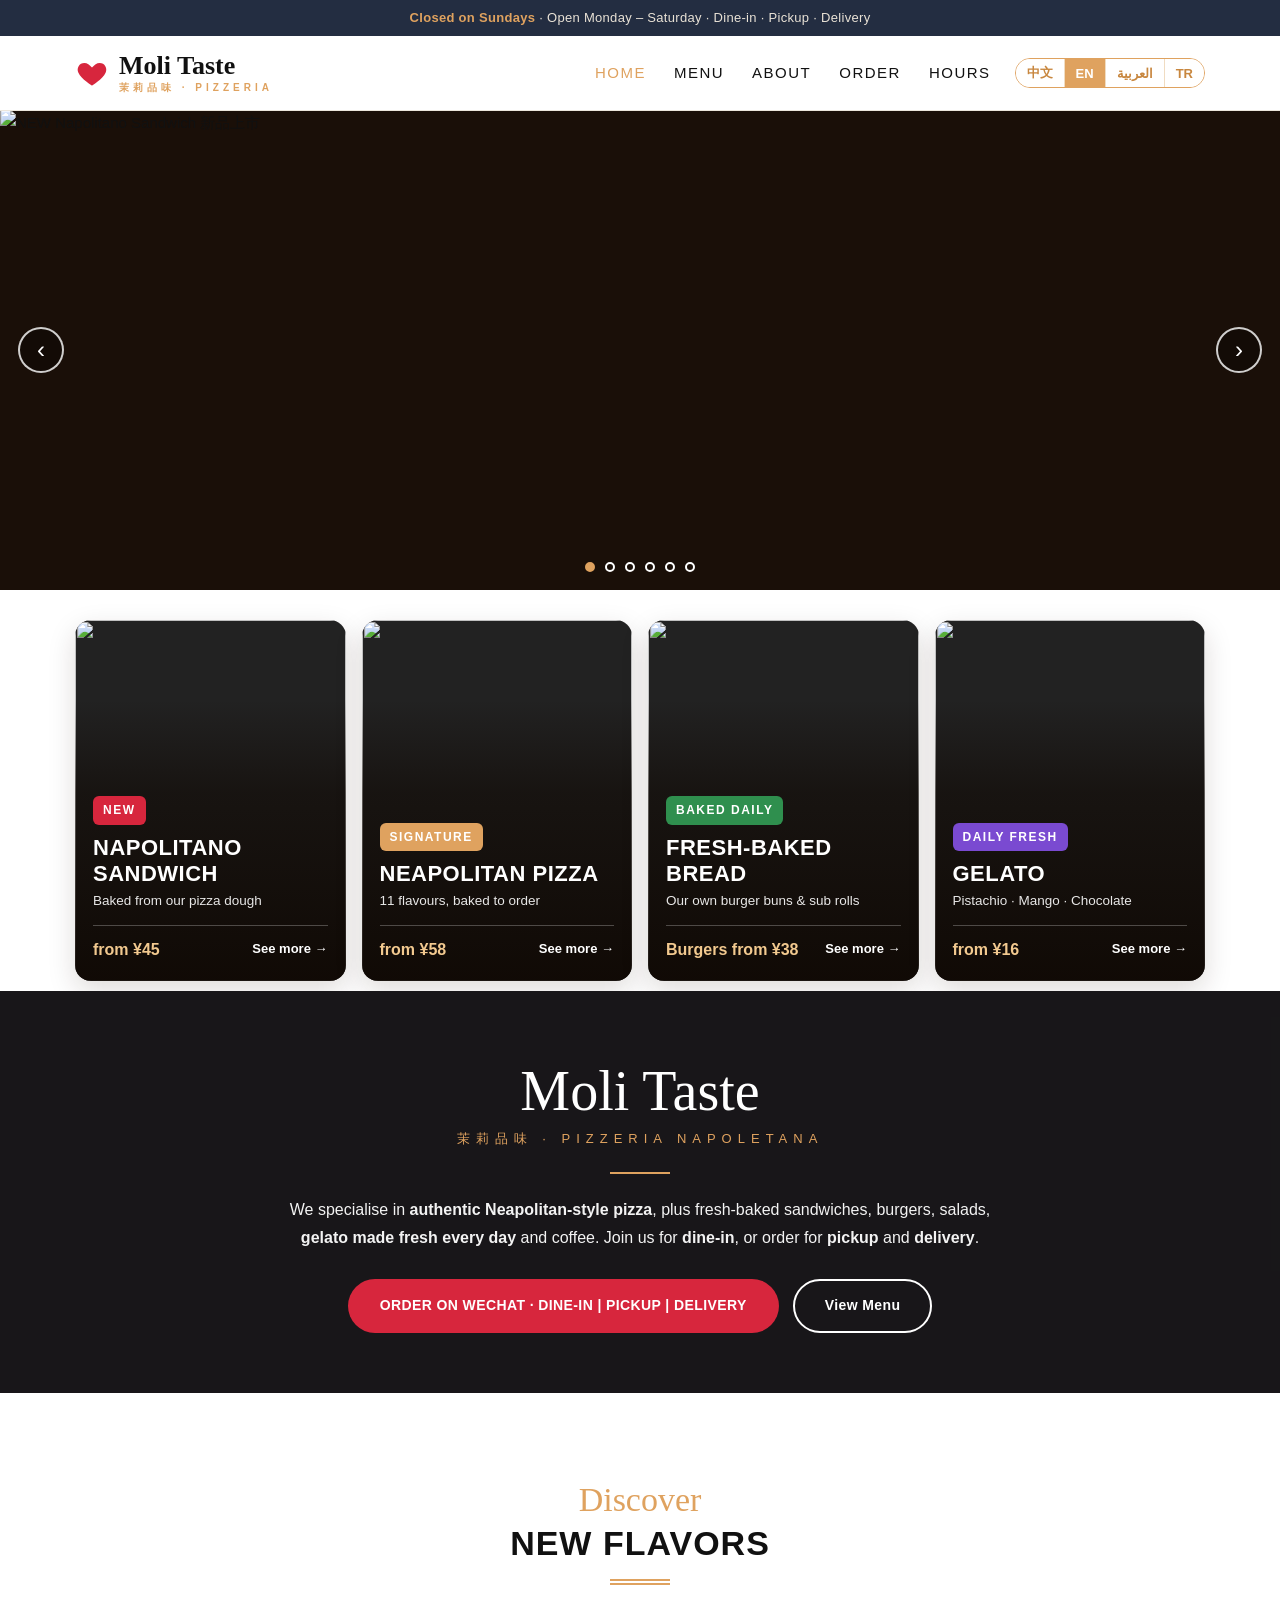
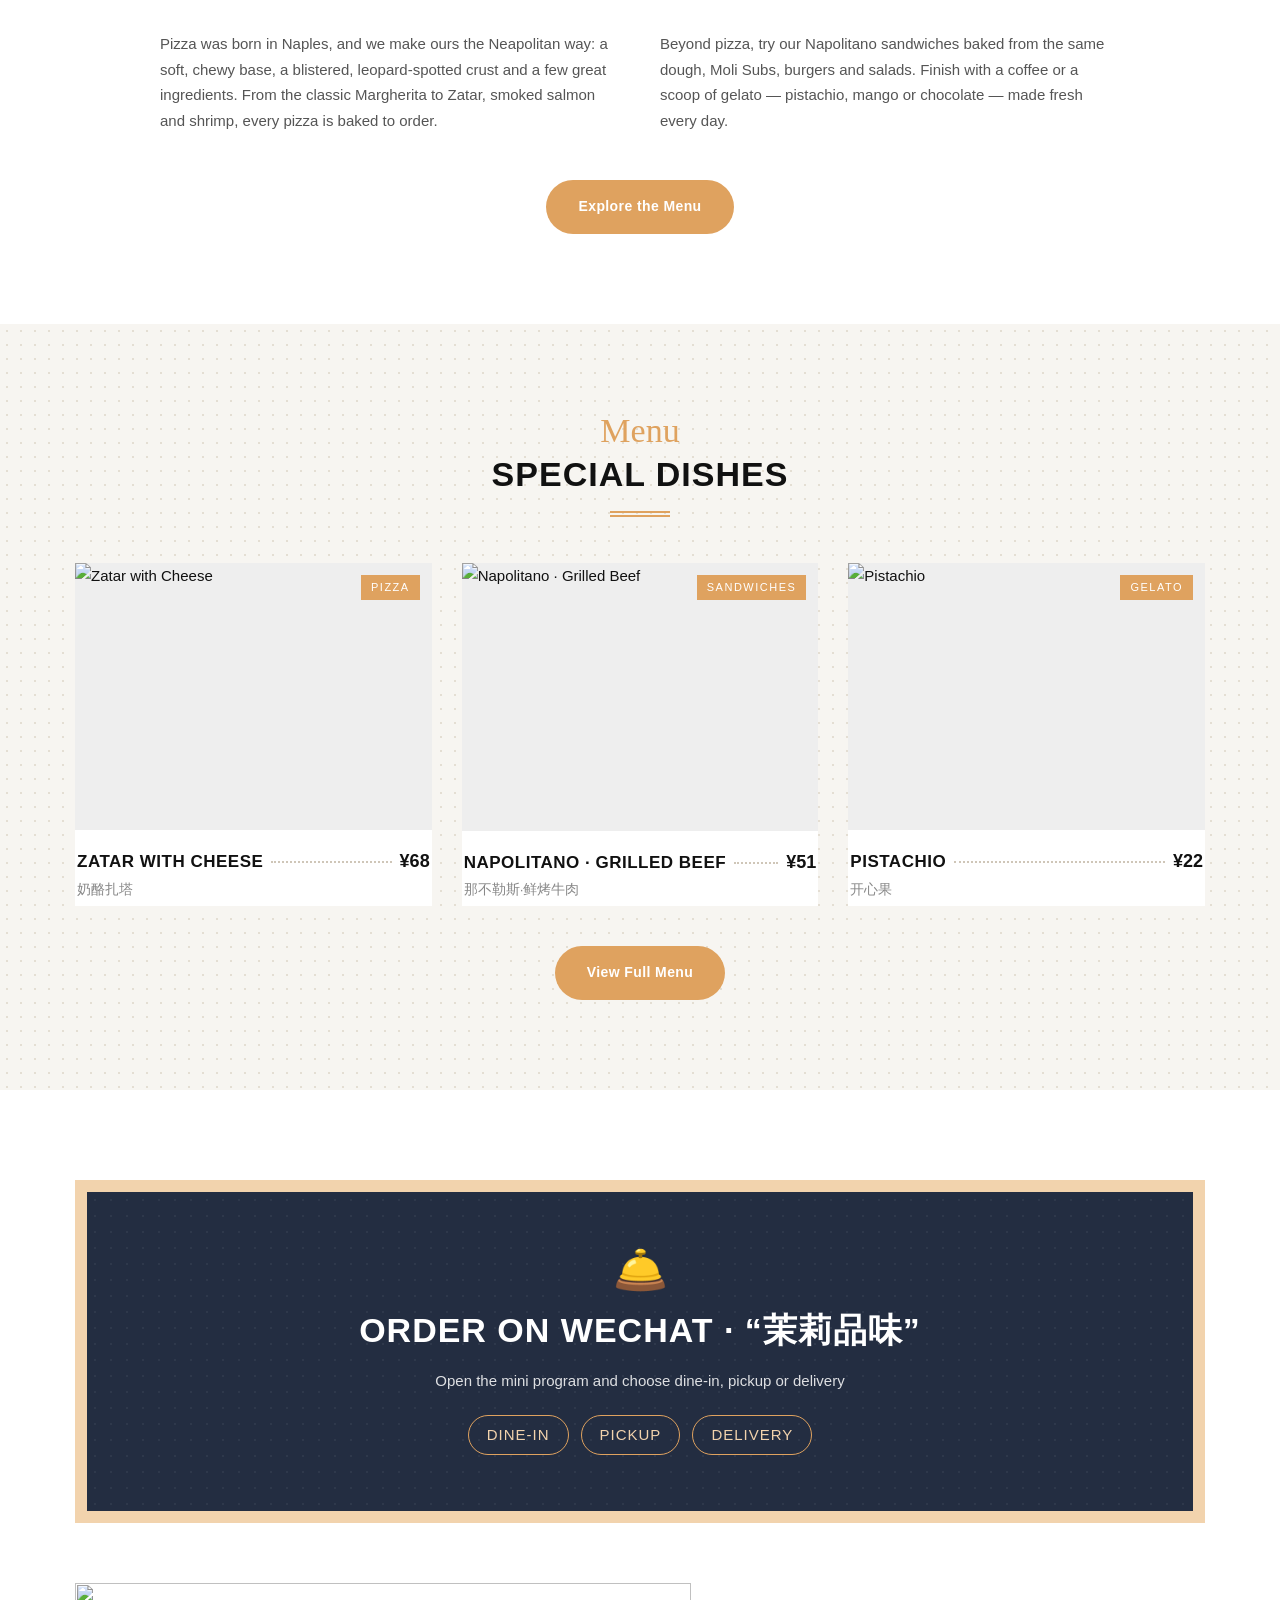
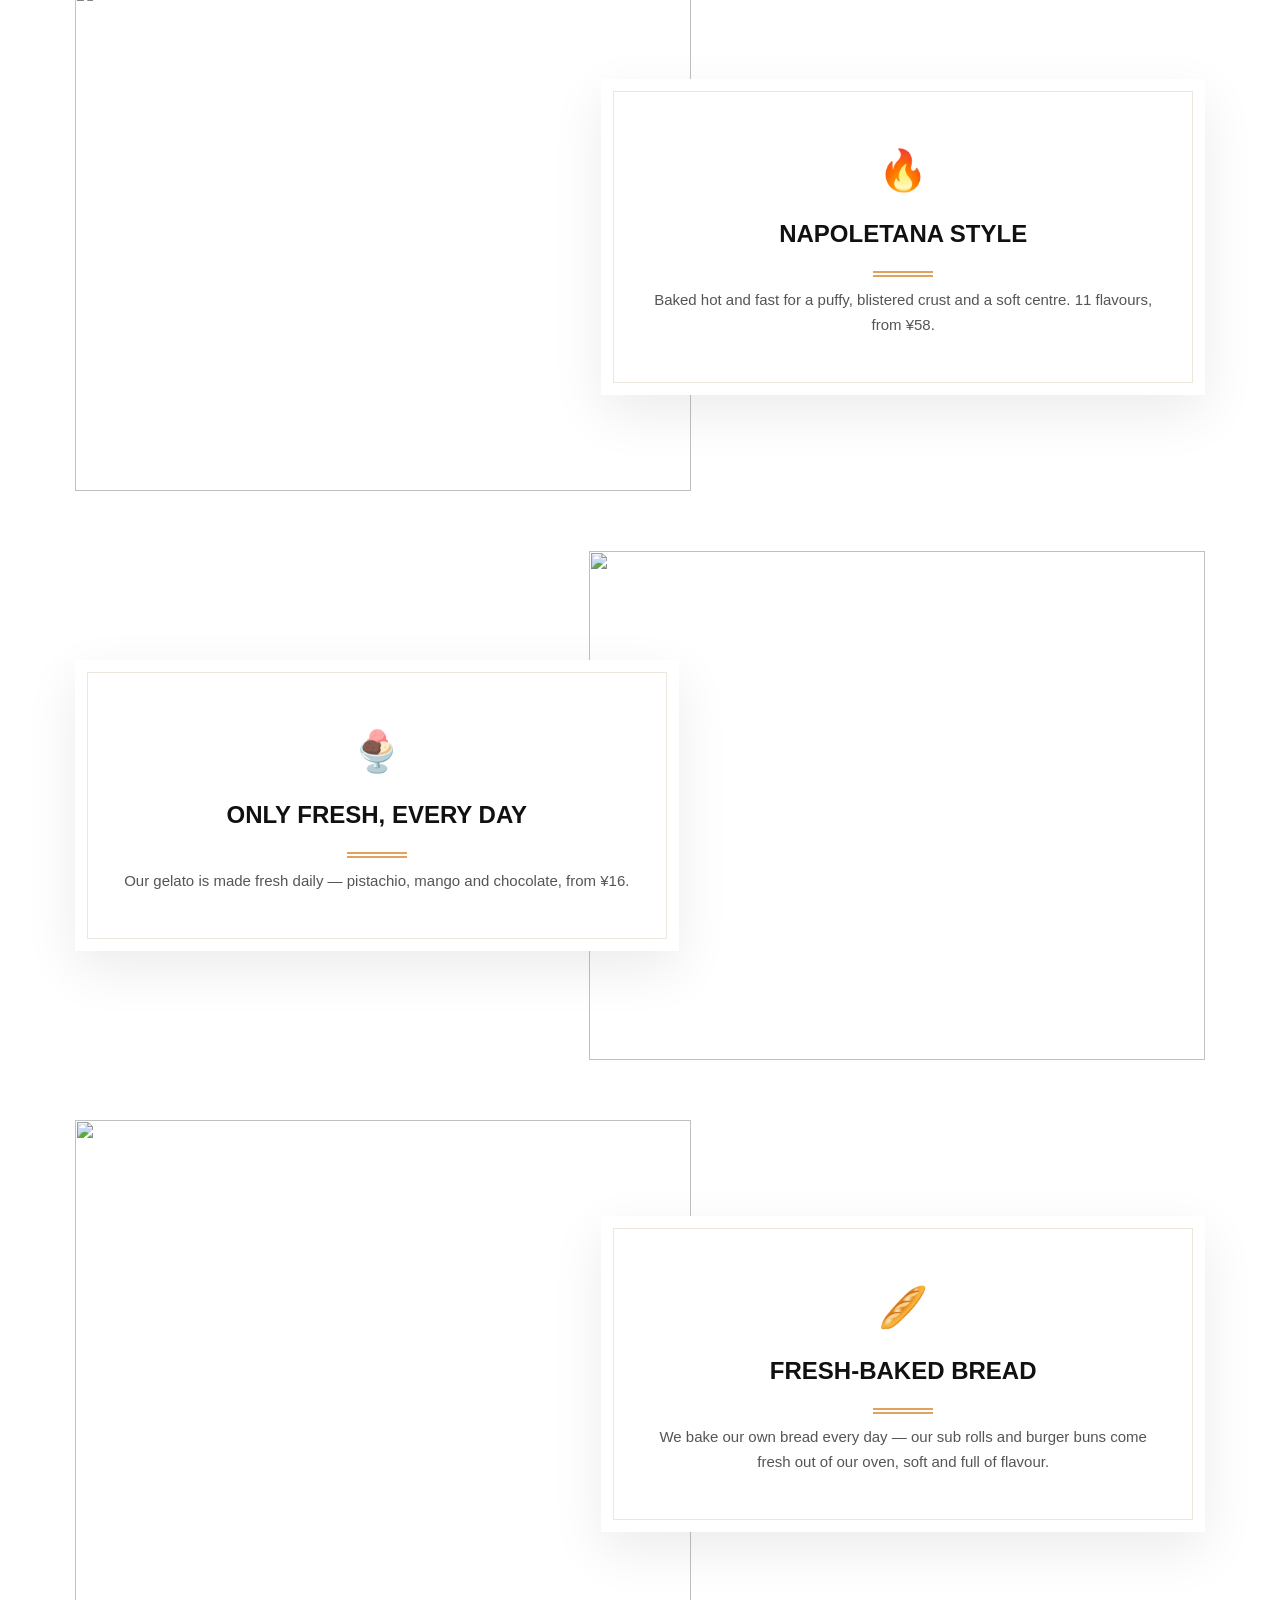
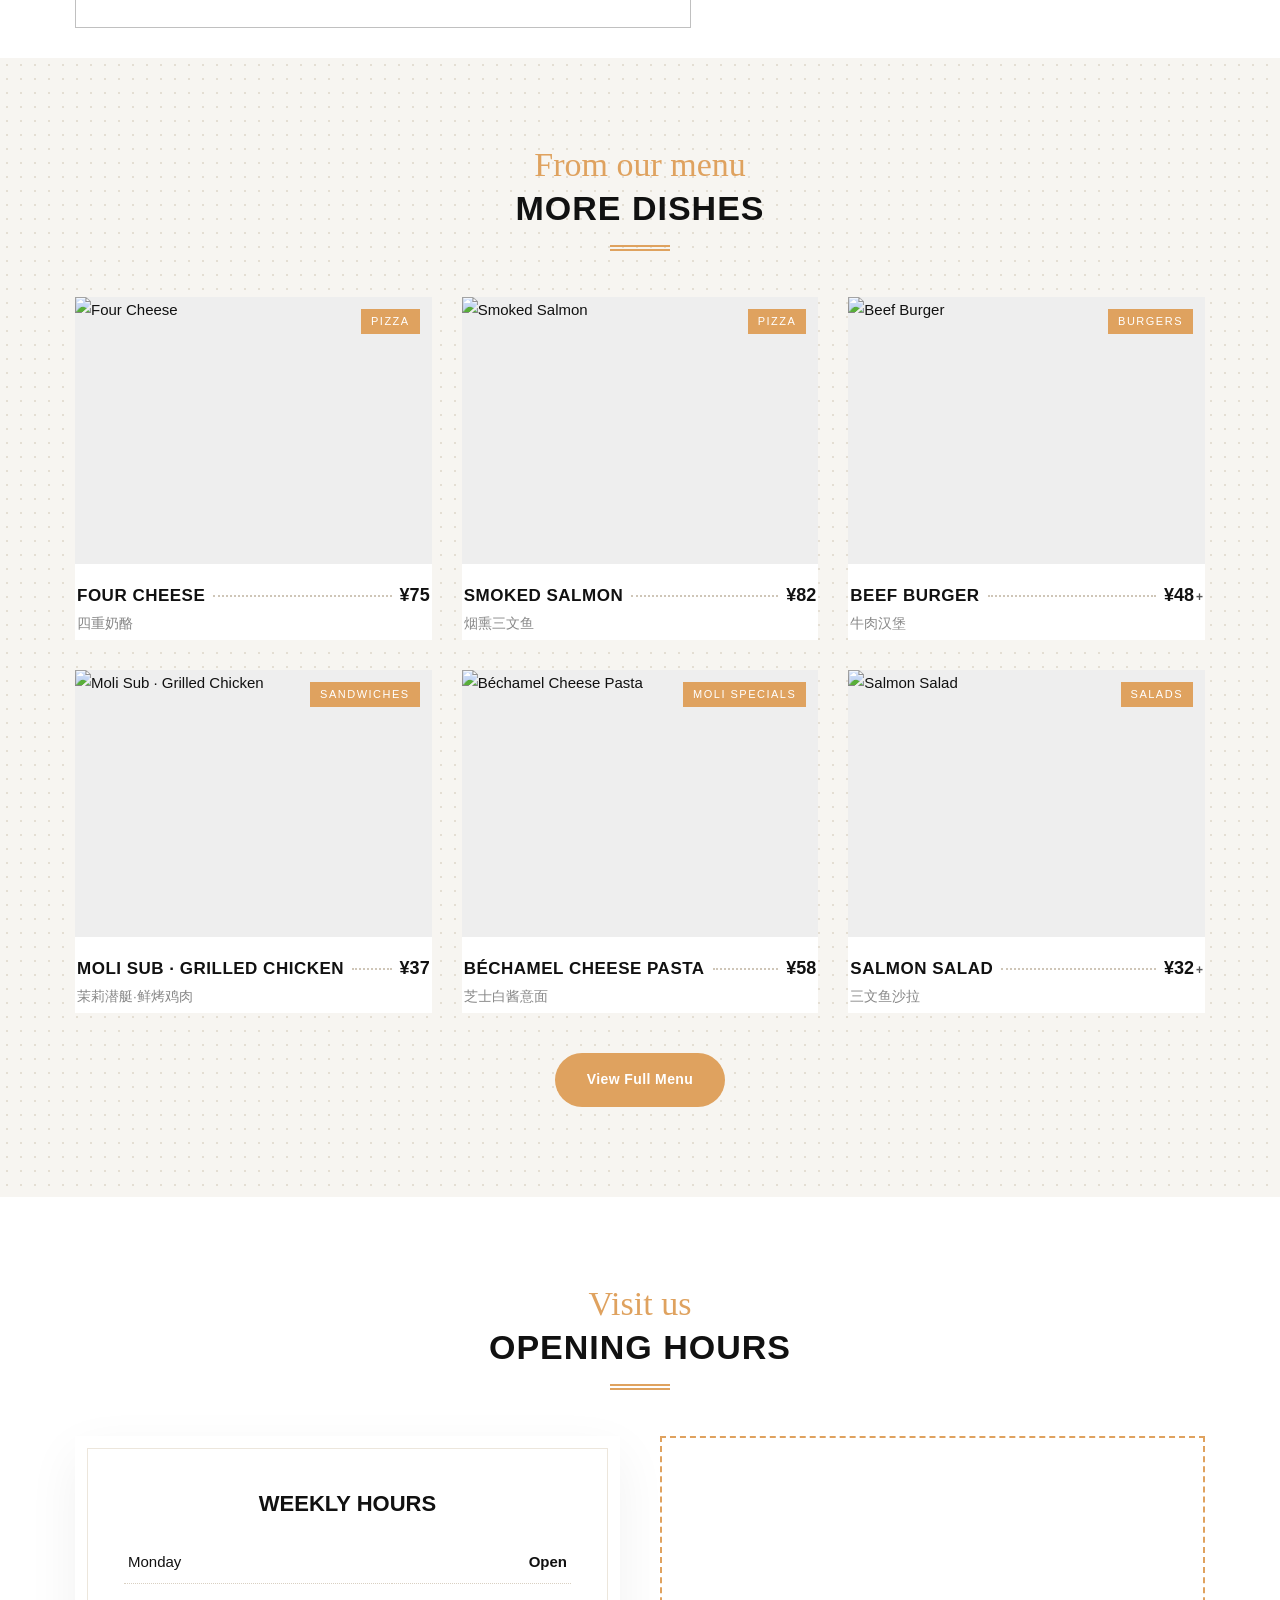
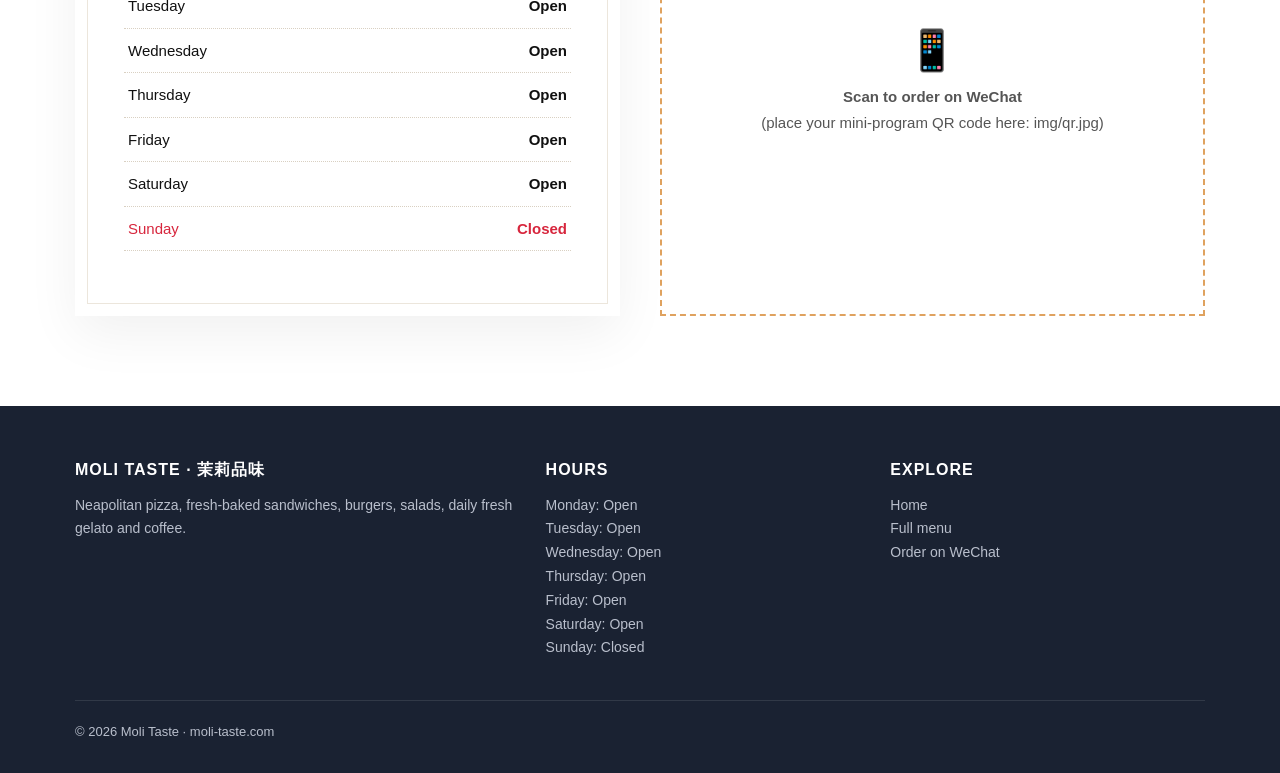
==== commit d03f4d43: "temp: ads transfer" ====
--- a/up/index.html
+++ b/up/index.html
@@ -26,6 +26,25 @@
   <button class="arrow r" id="next" aria-label="Next">›</button>
   <div class="dots" id="dots"></div>
 </div>
+
+<section class="ads"><div class="wrap ads-grid">
+  <a class="ad" href="menu.html#sandwich"><img loading="lazy" src="img/menu/napo-grilled-beef.webp" alt="">
+    <div class="ad-in"><span class="ad-badge" data-zh="新品" data-en="NEW"></span>
+      <h3 data-zh="那不勒斯三明治" data-en="Napolitano Sandwich"></h3><p data-zh="用披萨面团现烤的三明治" data-en="Baked from our pizza dough"></p>
+      <div class="ad-foot"><b data-zh="¥45 起" data-en="from ¥45"></b><span data-zh="查看 →" data-en="See more →"></span></div></div></a>
+  <a class="ad" href="menu.html#pizza"><img loading="lazy" src="img/menu/pizza-zatar-cheese.webp" alt="">
+    <div class="ad-in"><span class="ad-badge" data-zh="招牌" data-en="SIGNATURE"></span>
+      <h3 data-zh="那不勒斯披萨" data-en="Neapolitan Pizza"></h3><p data-zh="11 种口味，现点现烤" data-en="11 flavours, baked to order"></p>
+      <div class="ad-foot"><b data-zh="¥58 起" data-en="from ¥58"></b><span data-zh="查看 →" data-en="See more →"></span></div></div></a>
+  <a class="ad" href="menu.html#burger"><img loading="lazy" src="img/menu/burger-beef.webp" alt="">
+    <div class="ad-in"><span class="ad-badge" data-zh="每日现烤" data-en="BAKED DAILY"></span>
+      <h3 data-zh="自家现烤面包" data-en="Fresh-Baked Bread"></h3><p data-zh="汉堡面包和潜艇面包，自家烘烤" data-en="Our own burger buns & sub rolls"></p>
+      <div class="ad-foot"><b data-zh="汉堡 ¥38 起" data-en="Burgers from ¥38"></b><span data-zh="查看 →" data-en="See more →"></span></div></div></a>
+  <a class="ad" href="menu.html#gelato"><img loading="lazy" src="img/menu/gelato-pistachio.webp" alt="">
+    <div class="ad-in"><span class="ad-badge" data-zh="每日新鲜" data-en="DAILY FRESH"></span>
+      <h3 data-zh="意式冰淇淋" data-en="Gelato"></h3><p data-zh="开心果 · 芒果 · 巧克力" data-en="Pistachio · Mango · Chocolate"></p>
+      <div class="ad-foot"><b data-zh="¥16 起" data-en="from ¥16"></b><span data-zh="查看 →" data-en="See more →"></span></div></div></a>
+</div></section>
 
 <!-- intro -->
 <div class="intro">
--- a/up/style.css
+++ b/up/style.css
@@ -163,3 +163,22 @@
 [dir=rtl] .title h2,[dir=rtl] .links a,[dir=rtl] .dish .nm,[dir=rtl] .band h2,[dir=rtl] .tabs a,[dir=rtl] .band .modes span,[dir=rtl] .dish .cat,[dir=rtl] .feature .box h3,[dir=rtl] .hours h3,[dir=rtl] footer h4,[dir=rtl] .btn{letter-spacing:0}
 [dir=rtl] .cols{text-align:right}
 .bread{display:inline-block;margin-top:16px;background:#fff6ea;border:1.5px dashed var(--tan);color:#8a5a22;padding:8px 18px;border-radius:999px;font-weight:600;font-size:14px}
+
+/* highlight ad boxes */
+.ads{padding:30px 0 10px;background:#fff}
+.ads-grid{display:grid;grid-template-columns:repeat(4,1fr);gap:16px}
+.ad{position:relative;display:block;border-radius:16px;overflow:hidden;aspect-ratio:3/4;background:#222;box-shadow:0 10px 28px rgba(40,20,5,.15)}
+.ad img{position:absolute;inset:0;width:100%;height:100%;object-fit:cover;object-position:50% 75%;transition:transform .6s}
+.ad:hover img{transform:scale(1.06)}
+.ad::after{content:"";position:absolute;inset:0;background:linear-gradient(180deg,rgba(0,0,0,0) 22%,rgba(15,8,3,.55) 48%,rgba(15,8,3,.93) 100%)}
+.ad-in{position:absolute;inset:auto 0 0 0;z-index:2;padding:18px;color:#fff}
+.ad-badge{display:inline-block;background:var(--red);color:#fff;font-size:12px;font-weight:800;letter-spacing:1.5px;padding:4px 10px;border-radius:6px}
+.ad:nth-child(2) .ad-badge{background:var(--tan)}.ad:nth-child(3) .ad-badge{background:#2f8f4e}.ad:nth-child(4) .ad-badge{background:#7a4ad1}
+.ad h3{font-family:var(--cond);text-transform:uppercase;font-size:22px;line-height:1.2;margin-top:10px;letter-spacing:.5px}
+.ad p{font-size:13.5px;opacity:.9;margin-top:2px}
+.ad-foot{display:flex;justify-content:space-between;align-items:center;gap:8px;margin-top:12px;border-top:1px solid rgba(255,255,255,.25);padding-top:10px}
+.ad-foot b{color:#f2c98f;font-size:16px}
+.ad-foot span{font-size:13px;font-weight:700}
+[dir=rtl] .ad h3,[dir=rtl] .ad-badge{letter-spacing:0}
+@media (max-width:900px){.ads-grid{grid-template-columns:1fr 1fr;gap:12px}.ad{aspect-ratio:3/4.3}}
+@media (max-width:560px){.ad h3{font-size:17px}.ad-in{padding:12px}.ad p{font-size:12px}.ad-foot{flex-direction:column;align-items:flex-start;gap:2px}.ad-foot b{font-size:14px}}
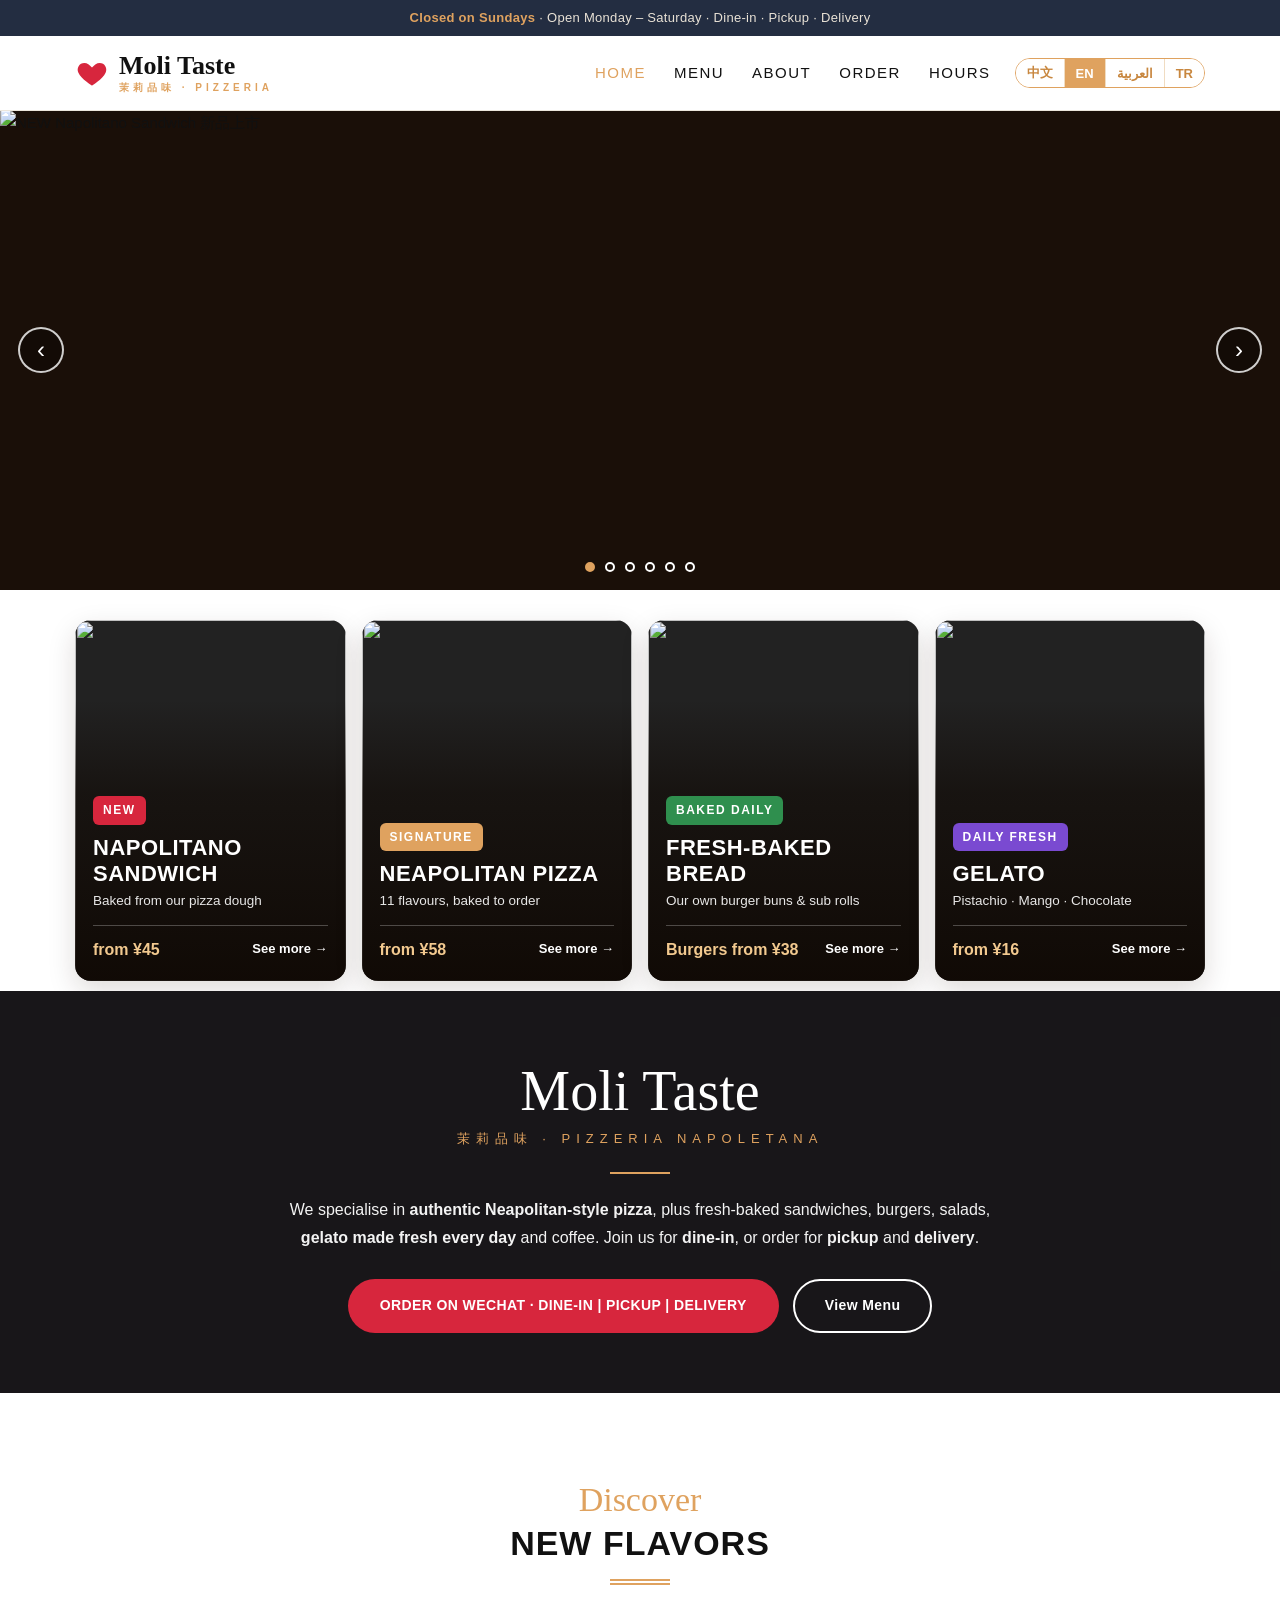
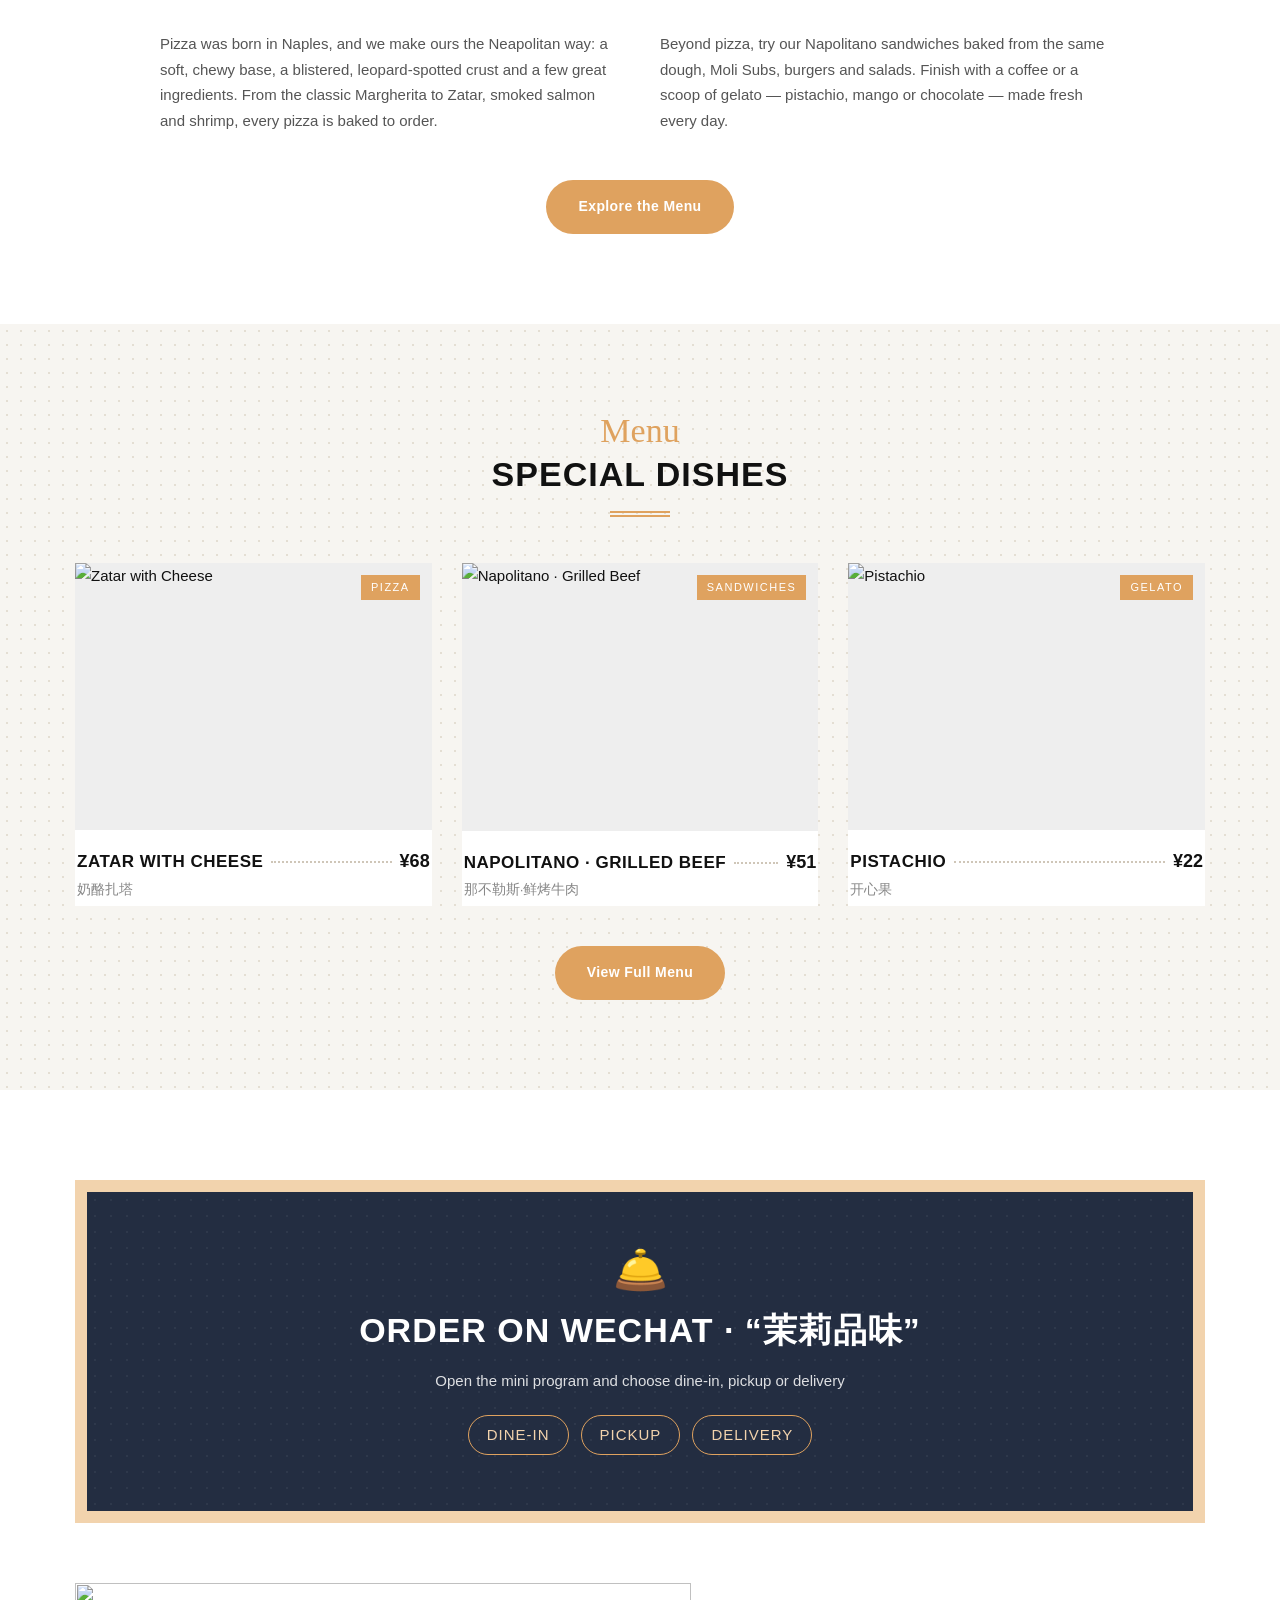
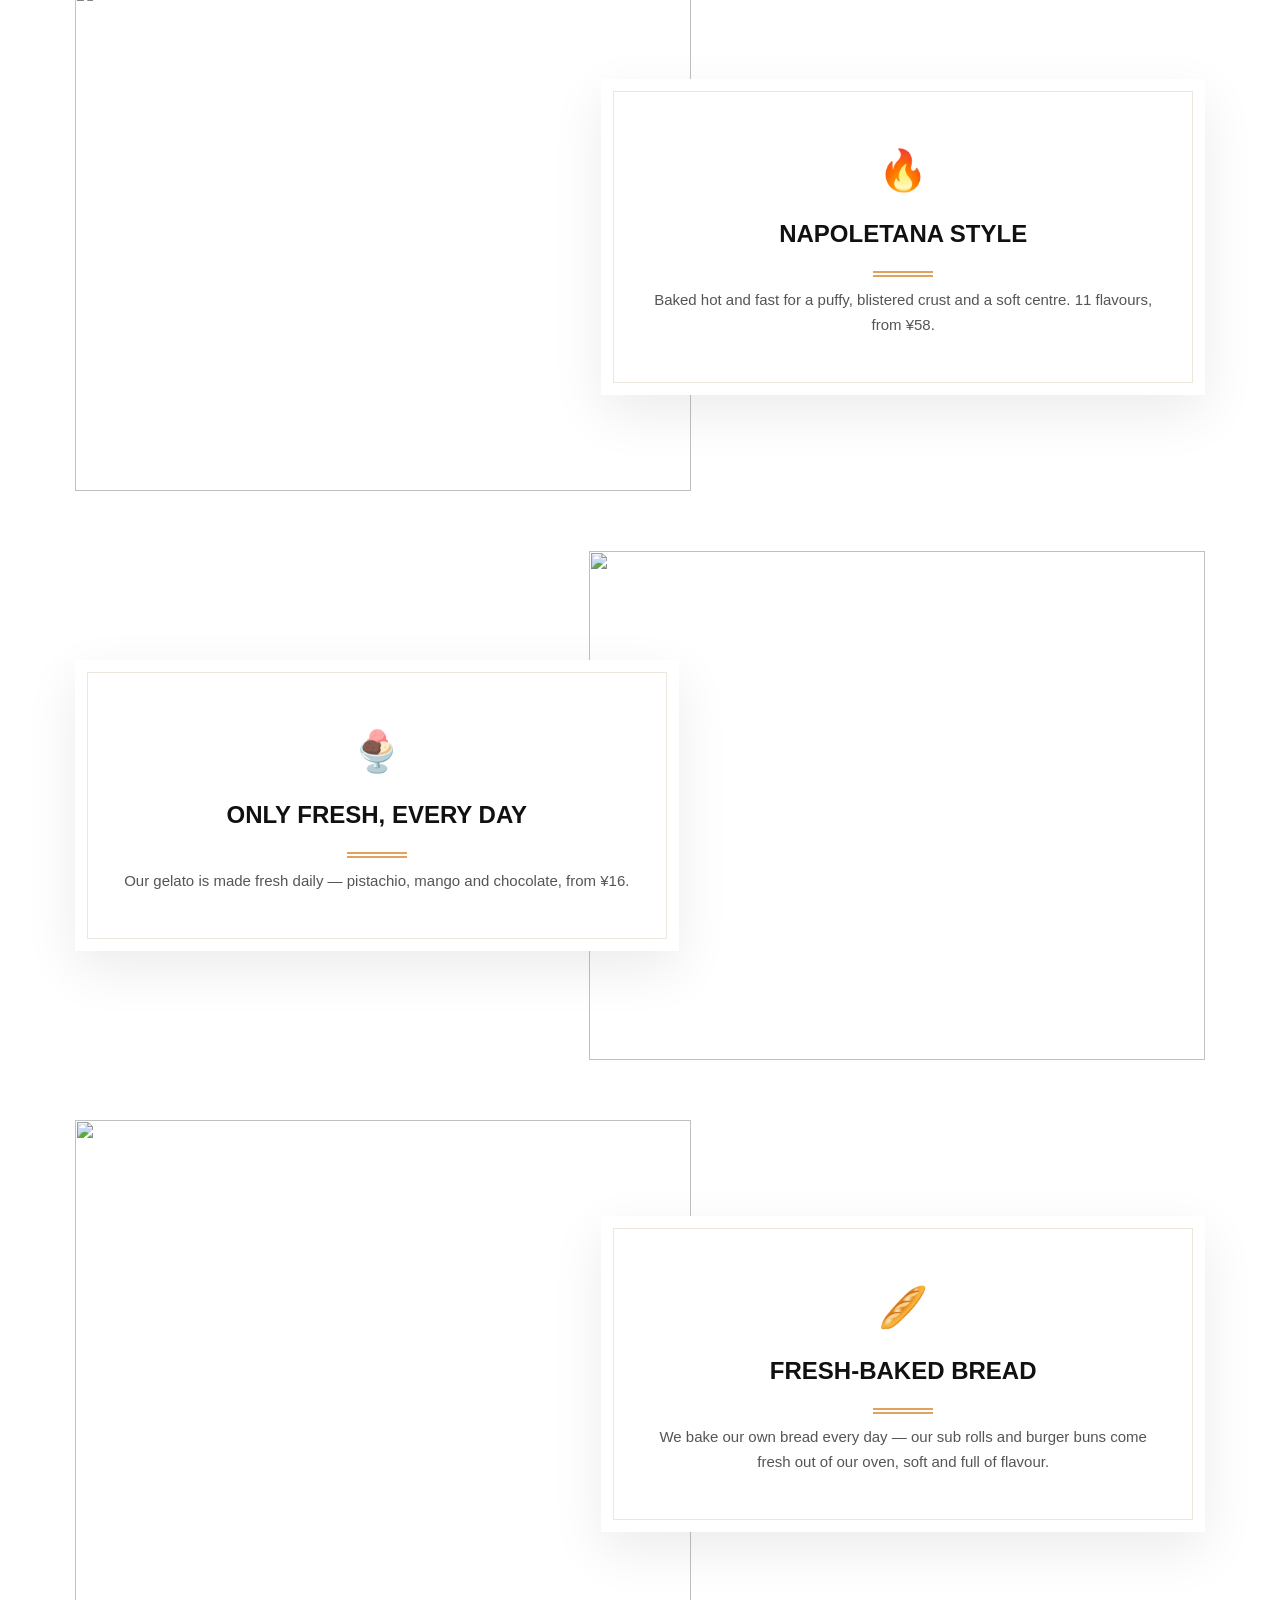
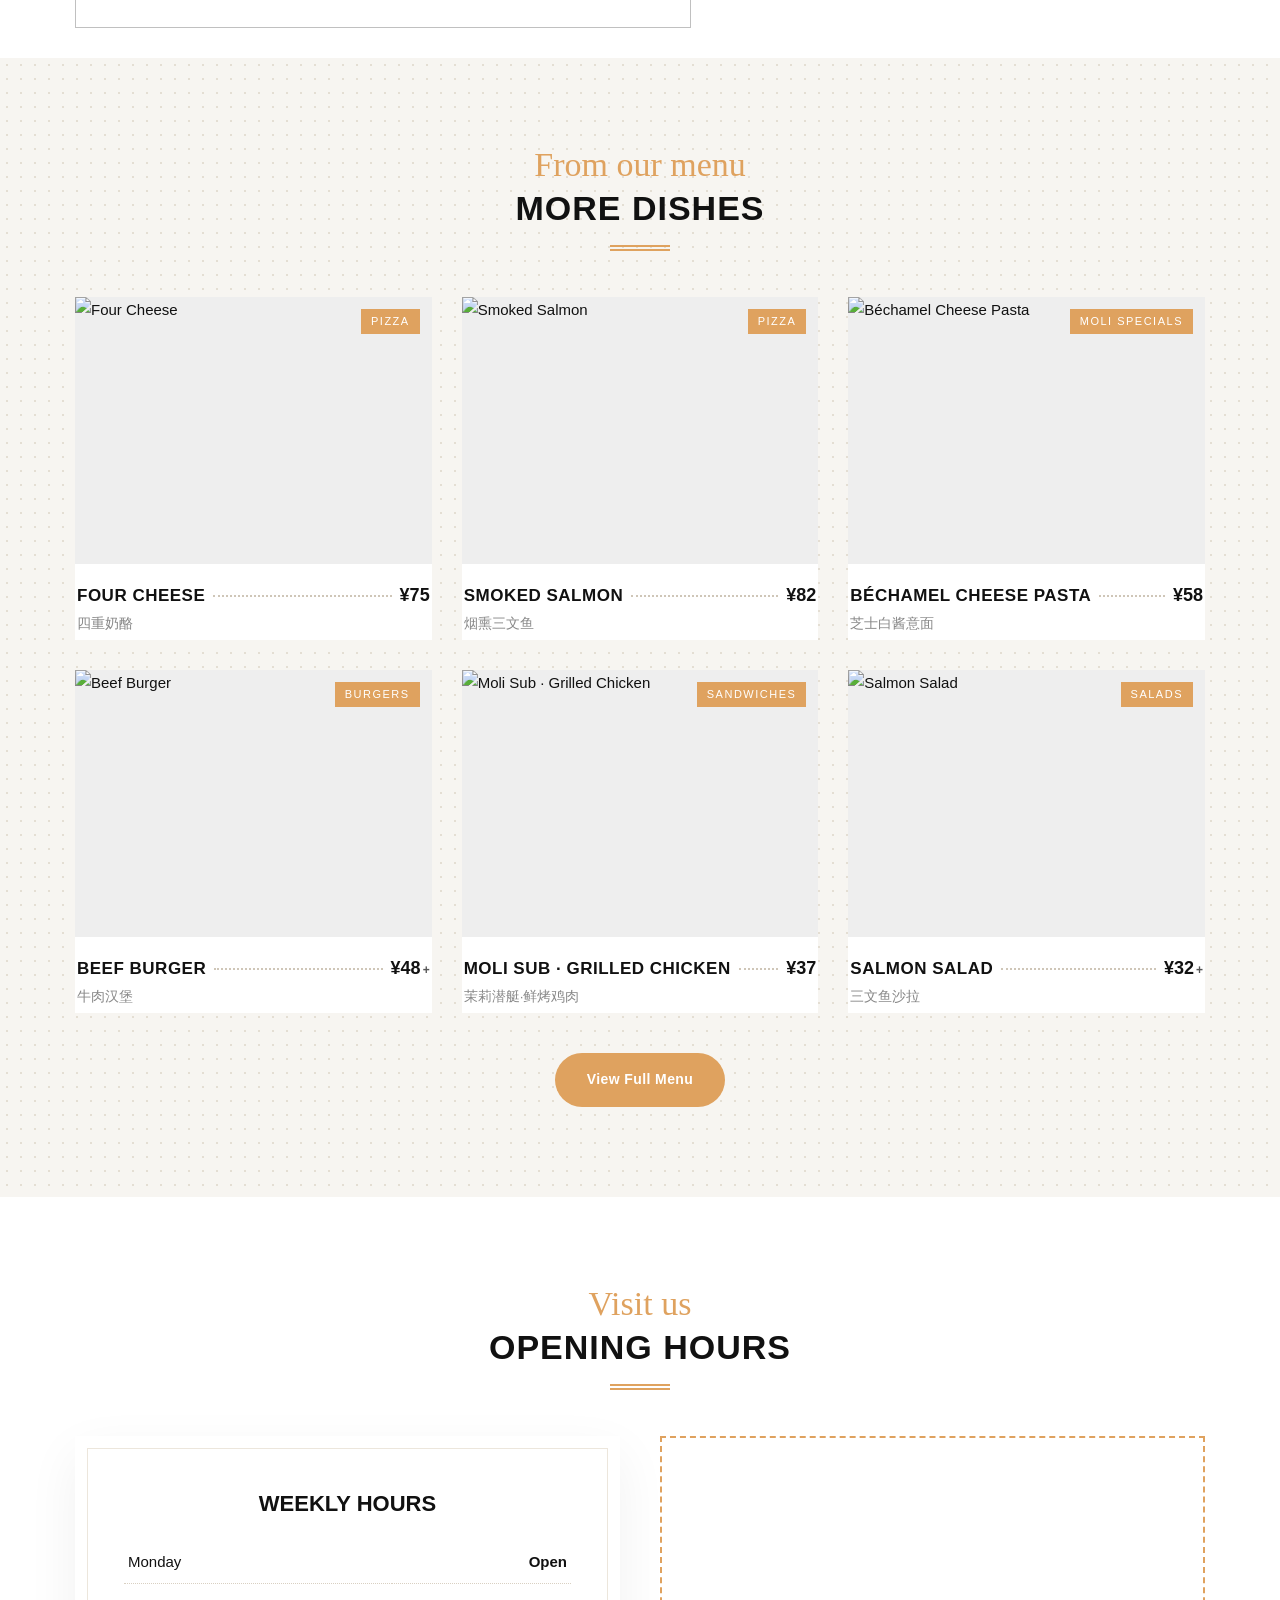
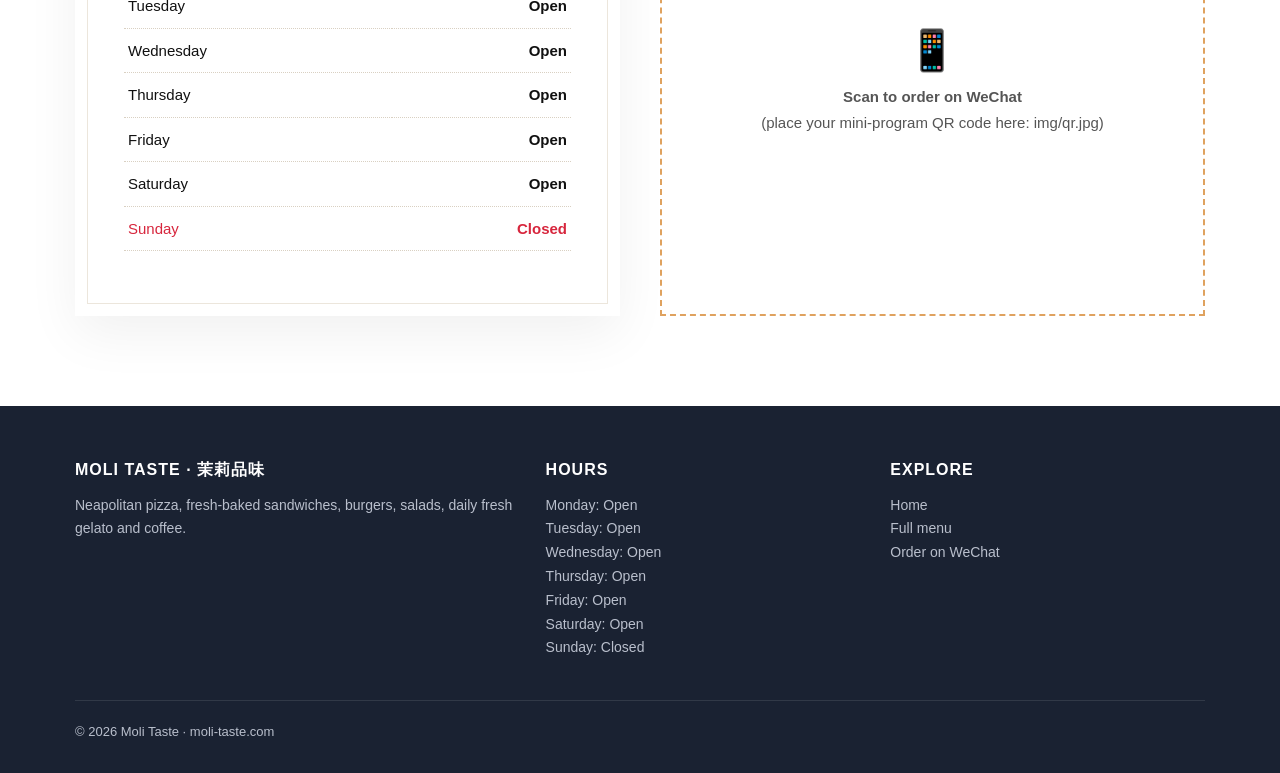
==== commit 44da9932: "control panel files Co-Authored-By: Claude Opus 5.5 <noreply@anthropic.com> Claude-Session: https://" ====
--- a/up/index.html
+++ b/up/index.html
@@ -7,6 +7,7 @@
 <meta name="description" content="Moli Taste 茉莉品味 — Neapolitan pizza, Moli Sub sandwiches, burgers, salads, daily fresh gelato and coffee. Dine-in, pickup and delivery. Closed on Sundays.">
 <link rel="preload" as="image" href="img/banners/b0new.webp" imagesrcset="img/banners/b0new-m.webp 900w, img/banners/b0new.webp 1600w" imagesizes="100vw">
 <link rel="stylesheet" href="style.css">
+<script src="content.php" defer></script>
 <script src="site.js" defer></script>
 </head>
 <body>
@@ -27,23 +28,23 @@
   <div class="dots" id="dots"></div>
 </div>
 
-<section class="ads"><div class="wrap ads-grid">
+<section class="ads"><div class="wrap ads-grid" id="ads">
   <a class="ad" href="menu.html#sandwich"><img loading="lazy" src="img/menu/napo-grilled-beef.webp" alt="">
-    <div class="ad-in"><span class="ad-badge" data-zh="新品" data-en="NEW"></span>
-      <h3 data-zh="那不勒斯三明治" data-en="Napolitano Sandwich"></h3><p data-zh="用披萨面团现烤的三明治" data-en="Baked from our pizza dough"></p>
-      <div class="ad-foot"><b data-zh="¥45 起" data-en="from ¥45"></b><span data-zh="查看 →" data-en="See more →"></span></div></div></a>
+    <div class="ad-in"><span class="ad-badge" data-k="new" data-zh="新品" data-en="NEW"></span>
+      <h3 data-k="napolitano_sandwich" data-zh="那不勒斯三明治" data-en="Napolitano Sandwich"></h3><p data-k="baked_from_our_pizza_dough" data-zh="用披萨面团现烤的三明治" data-en="Baked from our pizza dough"></p>
+      <div class="ad-foot"><b data-k="from_45" data-zh="¥45 起" data-en="from ¥45"></b><span data-k="see_more" data-zh="查看 →" data-en="See more →"></span></div></div></a>
   <a class="ad" href="menu.html#pizza"><img loading="lazy" src="img/menu/pizza-zatar-cheese.webp" alt="">
-    <div class="ad-in"><span class="ad-badge" data-zh="招牌" data-en="SIGNATURE"></span>
-      <h3 data-zh="那不勒斯披萨" data-en="Neapolitan Pizza"></h3><p data-zh="11 种口味，现点现烤" data-en="11 flavours, baked to order"></p>
-      <div class="ad-foot"><b data-zh="¥58 起" data-en="from ¥58"></b><span data-zh="查看 →" data-en="See more →"></span></div></div></a>
+    <div class="ad-in"><span class="ad-badge" data-k="signature" data-zh="招牌" data-en="SIGNATURE"></span>
+      <h3 data-k="neapolitan_pizza" data-zh="那不勒斯披萨" data-en="Neapolitan Pizza"></h3><p data-k="11_flavours_baked_to_order" data-zh="11 种口味，现点现烤" data-en="11 flavours, baked to order"></p>
+      <div class="ad-foot"><b data-k="from_58" data-zh="¥58 起" data-en="from ¥58"></b><span data-k="see_more" data-zh="查看 →" data-en="See more →"></span></div></div></a>
   <a class="ad" href="menu.html#burger"><img loading="lazy" src="img/menu/burger-beef.webp" alt="">
-    <div class="ad-in"><span class="ad-badge" data-zh="每日现烤" data-en="BAKED DAILY"></span>
-      <h3 data-zh="自家现烤面包" data-en="Fresh-Baked Bread"></h3><p data-zh="汉堡面包和潜艇面包，自家烘烤" data-en="Our own burger buns & sub rolls"></p>
-      <div class="ad-foot"><b data-zh="汉堡 ¥38 起" data-en="Burgers from ¥38"></b><span data-zh="查看 →" data-en="See more →"></span></div></div></a>
+    <div class="ad-in"><span class="ad-badge" data-k="baked_daily" data-zh="每日现烤" data-en="BAKED DAILY"></span>
+      <h3 data-k="fresh_baked_bread" data-zh="自家现烤面包" data-en="Fresh-Baked Bread"></h3><p data-k="our_own_burger_buns_sub_roll" data-zh="汉堡面包和潜艇面包，自家烘烤" data-en="Our own burger buns & sub rolls"></p>
+      <div class="ad-foot"><b data-k="burgers_from_38" data-zh="汉堡 ¥38 起" data-en="Burgers from ¥38"></b><span data-k="see_more" data-zh="查看 →" data-en="See more →"></span></div></div></a>
   <a class="ad" href="menu.html#gelato"><img loading="lazy" src="img/menu/gelato-pistachio.webp" alt="">
-    <div class="ad-in"><span class="ad-badge" data-zh="每日新鲜" data-en="DAILY FRESH"></span>
-      <h3 data-zh="意式冰淇淋" data-en="Gelato"></h3><p data-zh="开心果 · 芒果 · 巧克力" data-en="Pistachio · Mango · Chocolate"></p>
-      <div class="ad-foot"><b data-zh="¥16 起" data-en="from ¥16"></b><span data-zh="查看 →" data-en="See more →"></span></div></div></a>
+    <div class="ad-in"><span class="ad-badge" data-k="daily_fresh" data-zh="每日新鲜" data-en="DAILY FRESH"></span>
+      <h3 data-k="gelato" data-zh="意式冰淇淋" data-en="Gelato"></h3><p data-k="pistachio_mango_chocolate" data-zh="开心果 · 芒果 · 巧克力" data-en="Pistachio · Mango · Chocolate"></p>
+      <div class="ad-foot"><b data-k="from_16" data-zh="¥16 起" data-en="from ¥16"></b><span data-k="see_more" data-zh="查看 →" data-en="See more →"></span></div></div></a>
 </div></section>
 
 <!-- intro -->
@@ -55,8 +56,8 @@
     <p data-zh="我们专注<b>正宗那不勒斯风味披萨</b>，同时提供现烤三明治、汉堡、新鲜沙拉、<b>每日新鲜的意式冰淇淋</b>与咖啡。欢迎<b>堂食</b>，也可<b>自取</b>或<b>配送</b>。"
        data-en="We specialise in <b>authentic Neapolitan-style pizza</b>, plus fresh-baked sandwiches, burgers, salads, <b>gelato made fresh every day</b> and coffee. Join us for <b>dine-in</b>, or order for <b>pickup</b> and <b>delivery</b>."></p>
     <div class="cta">
-      <a class="btn red" href="#order" data-zh="微信点餐 · 堂食 | 自取 | 配送" data-en="ORDER ON WECHAT · DINE-IN | PICKUP | DELIVERY"></a>
-      <a class="btn line" href="menu.html" data-zh="查看菜单" data-en="View Menu"></a>
+      <a class="btn red" href="#order" data-k="order_on_wechat_dine_in_pick" data-zh="微信点餐 · 堂食 | 自取 | 配送" data-en="ORDER ON WECHAT · DINE-IN | PICKUP | DELIVERY"></a>
+      <a class="btn line" href="menu.html" data-k="view_menu" data-zh="查看菜单" data-en="View Menu"></a>
     </div>
   </div>
 </div>
@@ -64,23 +65,23 @@
 <!-- discover -->
 <section class="s" id="about">
   <div class="wrap">
-    <div class="title"><div class="scr">Discover</div><h2 data-zh="新鲜风味" data-en="New Flavors"></h2><div class="div"></div></div>
+    <div class="title"><div class="scr">Discover</div><h2 data-k="new_flavors" data-zh="新鲜风味" data-en="New Flavors"></h2><div class="div"></div></div>
     <div class="cols">
       <p data-zh="披萨诞生于那不勒斯。我们坚持那不勒斯的做法：柔软有嚼劲的饼底、高温烤出的焦斑边缘、简单而优质的配料。从经典玛格丽特到扎塔、烟熏三文鱼和鲜烤大虾，每一款都现点现烤。"
          data-en="Pizza was born in Naples, and we make ours the Neapolitan way: a soft, chewy base, a blistered, leopard-spotted crust and a few great ingredients. From the classic Margherita to Zatar, smoked salmon and shrimp, every pizza is baked to order."></p>
       <p style="margin-top:14px" data-zh="除了披萨，还有用同样面团烤制的那不勒斯三明治、茉莉潜艇三明治、汉堡和沙拉。饭后来一杯咖啡，或一球每日新鲜的开心果、芒果、巧克力意式冰淇淋。"
          data-en="Beyond pizza, try our Napolitano sandwiches baked from the same dough, Moli Subs, burgers and salads. Finish with a coffee or a scoop of gelato — pistachio, mango or chocolate — made fresh every day."></p>
     </div>
-    <div class="center"><a class="btn tan" href="menu.html" data-zh="浏览完整菜单" data-en="Explore the Menu"></a></div>
+    <div class="center"><a class="btn tan" href="menu.html" data-k="explore_the_menu" data-zh="浏览完整菜单" data-en="Explore the Menu"></a></div>
   </div>
 </section>
 
 <!-- special dishes -->
 <section class="s pattern">
   <div class="wrap">
-    <div class="title"><div class="scr">Menu</div><h2 data-zh="招牌推荐" data-en="Special Dishes"></h2><div class="div"></div></div>
+    <div class="title"><div class="scr">Menu</div><h2 data-k="special_dishes" data-zh="招牌推荐" data-en="Special Dishes"></h2><div class="div"></div></div>
     <div class="dishes" id="specials"></div>
-    <div class="center"><a class="btn tan" href="menu.html" data-zh="查看完整菜单" data-en="View Full Menu"></a></div>
+    <div class="center"><a class="btn tan" href="menu.html" data-k="view_full_menu" data-zh="查看完整菜单" data-en="View Full Menu"></a></div>
   </div>
 </section>
 
@@ -89,28 +90,30 @@
   <div class="wrap">
     <div class="band">
       <div class="ic">🛎️</div>
-      <h2 data-zh="打开微信 · 搜索「茉莉品味」" data-en="Order on WeChat · “茉莉品味”"></h2>
-      <p data-zh="在小程序中点餐，选择堂食、自取或配送" data-en="Open the mini program and choose dine-in, pickup or delivery"></p>
-      <div class="modes"><span data-zh="堂食" data-en="DINE-IN"></span><span data-zh="自取" data-en="PICKUP"></span><span data-zh="配送" data-en="DELIVERY"></span></div>
-    </div>
-
+      <h2 data-k="order_on_wechat" data-zh="打开微信 · 搜索「茉莉品味」" data-en="Order on WeChat · “茉莉品味”"></h2>
+      <p data-k="open_the_mini_program_and_ch" data-zh="在小程序中点餐，选择堂食、自取或配送" data-en="Open the mini program and choose dine-in, pickup or delivery"></p>
+      <div class="modes"><span data-k="dine_in" data-zh="堂食" data-en="DINE-IN"></span><span data-k="pickup" data-zh="自取" data-en="PICKUP"></span><span data-k="delivery" data-zh="配送" data-en="DELIVERY"></span></div>
+    </div>
+
+    <div id="features">
     <div class="feature">
       <div class="ph"><img loading="lazy" src="img/menu/pizza-zatar.webp" alt=""></div>
       <div class="box"><div class="inner"><div class="icn">🔥</div>
-        <h3 data-zh="那不勒斯风格" data-en="Napoletana Style"></h3><div class="title" style="margin:0"><div class="div"></div></div>
-        <p data-zh="高温烤制，饼边蓬松带焦斑，饼底柔软。11 种口味，从 ¥58 起。" data-en="Baked hot and fast for a puffy, blistered crust and a soft centre. 11 flavours, from ¥58."></p></div></div>
+        <h3 data-k="napoletana_style" data-zh="那不勒斯风格" data-en="Napoletana Style"></h3><div class="title" style="margin:0"><div class="div"></div></div>
+        <p data-k="baked_hot_and_fast_for_a_puf" data-zh="高温烤制，饼边蓬松带焦斑，饼底柔软。11 种口味，从 ¥58 起。" data-en="Baked hot and fast for a puffy, blistered crust and a soft centre. 11 flavours, from ¥58."></p></div></div>
     </div>
     <div class="feature rev">
       <div class="ph"><img loading="lazy" src="img/menu/gelato-pistachio.webp" alt=""></div>
       <div class="box"><div class="inner"><div class="icn">🍨</div>
-        <h3 data-zh="每日新鲜" data-en="Only Fresh, Every Day"></h3><div class="title" style="margin:0"><div class="div"></div></div>
-        <p data-zh="意式冰淇淋每天新鲜制作：开心果、芒果、巧克力，从 ¥16 起。" data-en="Our gelato is made fresh daily — pistachio, mango and chocolate, from ¥16."></p></div></div>
+        <h3 data-k="only_fresh_every_day" data-zh="每日新鲜" data-en="Only Fresh, Every Day"></h3><div class="title" style="margin:0"><div class="div"></div></div>
+        <p data-k="our_gelato_is_made_fresh_dai" data-zh="意式冰淇淋每天新鲜制作：开心果、芒果、巧克力，从 ¥16 起。" data-en="Our gelato is made fresh daily — pistachio, mango and chocolate, from ¥16."></p></div></div>
     </div>
     <div class="feature">
       <div class="ph"><img loading="lazy" src="img/menu/sub-cheese.webp" alt=""></div>
       <div class="box"><div class="inner"><div class="icn">🥖</div>
-        <h3 data-zh="自家现烤面包" data-en="Fresh-Baked Bread"></h3><div class="title" style="margin:0"><div class="div"></div></div>
-        <p data-zh="我们每天亲手烘烤面包——潜艇三明治面包和汉堡面包都是自家烤箱新鲜出炉，松软香浓。" data-en="We bake our own bread every day — our sub rolls and burger buns come fresh out of our oven, soft and full of flavour."></p></div></div>
+        <h3 data-k="fresh_baked_bread" data-zh="自家现烤面包" data-en="Fresh-Baked Bread"></h3><div class="title" style="margin:0"><div class="div"></div></div>
+        <p data-k="we_bake_our_own_bread_every" data-zh="我们每天亲手烘烤面包——潜艇三明治面包和汉堡面包都是自家烤箱新鲜出炉，松软香浓。" data-en="We bake our own bread every day — our sub rolls and burger buns come fresh out of our oven, soft and full of flavour."></p></div></div>
+    </div>
     </div>
   </div>
 </section>
@@ -118,23 +121,23 @@
 <!-- more dishes -->
 <section class="s pattern">
   <div class="wrap">
-    <div class="title"><div class="scr" data-zh="更多美味" data-en="From our menu"></div><h2 data-zh="更多菜品" data-en="More Dishes"></h2><div class="div"></div></div>
+    <div class="title"><div class="scr" data-k="from_our_menu" data-zh="更多美味" data-en="From our menu"></div><h2 data-k="more_dishes" data-zh="更多菜品" data-en="More Dishes"></h2><div class="div"></div></div>
     <div class="dishes" id="more"></div>
-    <div class="center"><a class="btn tan" href="menu.html" data-zh="查看完整菜单" data-en="View Full Menu"></a></div>
+    <div class="center"><a class="btn tan" href="menu.html" data-k="view_full_menu" data-zh="查看完整菜单" data-en="View Full Menu"></a></div>
   </div>
 </section>
 
 <!-- visit -->
 <section class="s" id="visit">
   <div class="wrap">
-    <div class="title"><div class="scr" data-zh="欢迎光临" data-en="Visit us"></div><h2 data-zh="营业时间" data-en="Opening Hours"></h2><div class="div"></div></div>
+    <div class="title"><div class="scr" data-k="visit_us" data-zh="欢迎光临" data-en="Visit us"></div><h2 data-k="opening_hours" data-zh="营业时间" data-en="Opening Hours"></h2><div class="div"></div></div>
     <div class="find">
-      <div class="hours"><div class="inner"><h3 data-zh="每周营业" data-en="Weekly hours"></h3><table id="hours"></table>
+      <div class="hours"><div class="inner"><h3 data-k="weekly_hours" data-zh="每周营业" data-en="Weekly hours"></h3><table id="hours"></table>
         <p style="margin-top:16px;color:var(--text)" id="addr"></p></div></div>
-      <div class="qr">
+      <div class="qr" id="qr">
         <!-- Replace this block with your mini-program QR code: <img src="img/qr.jpg" alt="QR" style="max-width:220px"> -->
-        <div><div style="font-size:40px">📱</div><b data-zh="微信扫码点餐" data-en="Scan to order on WeChat"></b><br>
-        <span data-zh="（在此放置小程序二维码 img/qr.jpg）" data-en="(place your mini-program QR code here: img/qr.jpg)"></span></div>
+        <div><div style="font-size:40px">📱</div><b data-k="scan_to_order_on_wechat" data-zh="微信扫码点餐" data-en="Scan to order on WeChat"></b><br>
+        <span data-k="place_your_mini_program_qr_c" data-zh="（在此放置小程序二维码 img/qr.jpg）" data-en="(place your mini-program QR code here: img/qr.jpg)"></span></div>
       </div>
     </div>
   </div>
@@ -144,22 +147,52 @@
 <script>
 document.addEventListener("DOMContentLoaded", function () {
 MoliInit("home");
-var L = MoliLang();
-function find(img) { for (var i = 0; i < MENU.length; i++) for (var j = 0; j < MENU[i].items.length; j++) if (MENU[i].items[j].img === img) return [MENU[i].items[j], MENU[i]]; }
-function render(id, list) {
-  document.getElementById(id).innerHTML = list.map(function (img) { var f = find(img); return MoliDish(f[0], MoliName(f[1])); }).join("");
+var M = window.MOLI, C = M.content;
+function catOf(it) { for (var i = 0; i < M.menu.length; i++) if (M.menu[i].items.indexOf(it) >= 0) return M.menu[i]; }
+function all() { var r = []; M.menu.forEach(function (c) { c.items.forEach(function (i) { r.push(i); }); }); return r; }
+function pick(tag, fallbackImgs) {
+  var list = all().filter(function (i) { return i.home === tag; });
+  if (!list.length) list = all().filter(function (i) { return fallbackImgs.some(function (f) { return i.img.indexOf(f) >= 0; }); });
+  return list.map(function (i) { return MoliDish(i, MoliName(catOf(i))); }).join("");
 }
-render("specials", ["pizza-zatar-cheese", "napo-grilled-beef", "gelato-pistachio"]);
-render("more", ["pizza-four-cheese", "pizza-smoked-salmon", "burger-beef", "sub-grilled-chicken", "special-bechamel", "salad-salmon"]);
-document.getElementById("hours").innerHTML = SITE.hours.map(function (d) {
-  return '<tr class="' + (d[2] === null ? "off" : "") + '"><td>' + T(d[0], d[1]) + "</td><td>" +
-    (d[2] === null ? T("休息", "Closed") : (d[2] || T("营业", "Open"))) + "</td></tr>";
+document.getElementById("specials").innerHTML = pick("special", ["pizza-zatar-cheese", "napo-grilled-beef", "gelato-pistachio"]);
+document.getElementById("more").innerHTML = pick("more", ["pizza-four-cheese", "pizza-smoked-salmon", "burger-beef", "sub-grilled-chicken", "special-bechamel", "salad-salmon"]);
+document.getElementById("hours").innerHTML = MoliHours().map(function (d) {
+  return '<tr class="' + (d.closed ? "off" : "") + '"><td>' + esc(d.name) + "</td><td>" + esc(d.text) + "</td></tr>";
 }).join("");
-document.getElementById("addr").innerHTML = (SITE.address_zh ? "📍 " + T(SITE.address_zh, SITE.address_en || SITE.address_zh) : "") + (SITE.phone ? "<br>☎ " + SITE.phone : "");
+var addr = L4(M.site.address);
+document.getElementById("addr").innerHTML = (addr ? "📍 " + esc(addr) : "") + (M.site.phone ? "<br>☎ " + esc(M.site.phone) : "");
+if (C) {
+  // banners
+  var bs = (C.banners || []).filter(function (b) { return b.show !== false && b.img; });
+  if (bs.length) document.getElementById("slides").innerHTML = bs.map(function (b, k) {
+    var set = (b.img_m ? esc(b.img_m) + " 900w, " : "") + esc(b.img) + " 1600w";
+    return '<a href="' + esc(b.link || "#") + '"><img ' + (k === 0 ? 'src="' + esc(b.img) + '" srcset="' + set + '"' : 'data-srcset="' + set + '"') +
+      ' sizes="100vw" alt="' + esc(b.alt || "") + '"></a>';
+  }).join("");
+  // highlight boxes
+  var ads = (C.ads || []).filter(function (a) { return a.show !== false; });
+  document.getElementById("ads").innerHTML = ads.map(function (a) {
+    return '<a class="ad" href="' + esc(a.link || "menu.html") + '"><img loading="lazy" src="' + esc(a.img) + '" alt="">' +
+      '<div class="ad-in"><span class="ad-badge" style="background:' + esc(a.color || "#d7263d") + '">' + esc(L4(a.badge)) + "</span>" +
+      "<h3>" + esc(L4(a.title)) + "</h3><p>" + esc(L4(a.sub)) + "</p>" +
+      '<div class="ad-foot"><b>' + esc(L4(a.price)) + "</b><span>" + esc(L4(a.cta)) + "</span></div></div></a>";
+  }).join("");
+  if (!ads.length) document.querySelector(".ads").style.display = "none";
+  // photo feature blocks
+  document.getElementById("features").innerHTML = (C.features || []).filter(function (f) { return f.show !== false; }).map(function (f, k) {
+    return '<div class="feature' + (k % 2 ? " rev" : "") + '"><div class="ph"><img loading="lazy" src="' + esc(f.img) + '" alt=""></div>' +
+      '<div class="box"><div class="inner"><div class="icn">' + esc(f.icon || "") + "</div><h3>" + esc(L4(f.title)) +
+      '</h3><div class="title" style="margin:0"><div class="div"></div></div><p>' + esc(L4(f.text)) + "</p></div></div></div>";
+  }).join("");
+  // QR code
+  if (C.images && C.images.qr) document.getElementById("qr").innerHTML = '<div><img src="' + esc(C.images.qr) + '" alt="QR" style="max-width:220px;margin:0 auto 10px"><b>' +
+    esc(MoliText("scan_to_order_on_wechat", "微信扫码点餐", "Scan to order on WeChat")) + "</b></div>";
+}
 (function () {
   var s = document.getElementById("slides"), n = s.children.length, i = 0, d = document.getElementById("dots"), timer;
   for (var k = 0; k < n; k++) { var b = document.createElement("button"); b.setAttribute("aria-label", "Slide " + (k + 1)); (function (k) { b.onclick = function () { go(k); }; })(k); d.appendChild(b); }
-  function go(k) { i = (k + n) % n; s.style.transform = "translateX(" + (-100 * i) + "%)";
+  function go(k) { if (!n) return; i = (k + n) % n; s.style.transform = "translateX(" + (-100 * i) + "%)";
     for (var j = 0; j < n; j++) d.children[j].className = j === i ? "on" : "";
     clearInterval(timer); timer = setInterval(function () { go(i + 1); }, 5000); }
   document.getElementById("prev").onclick = function () { go(i - 1); };
